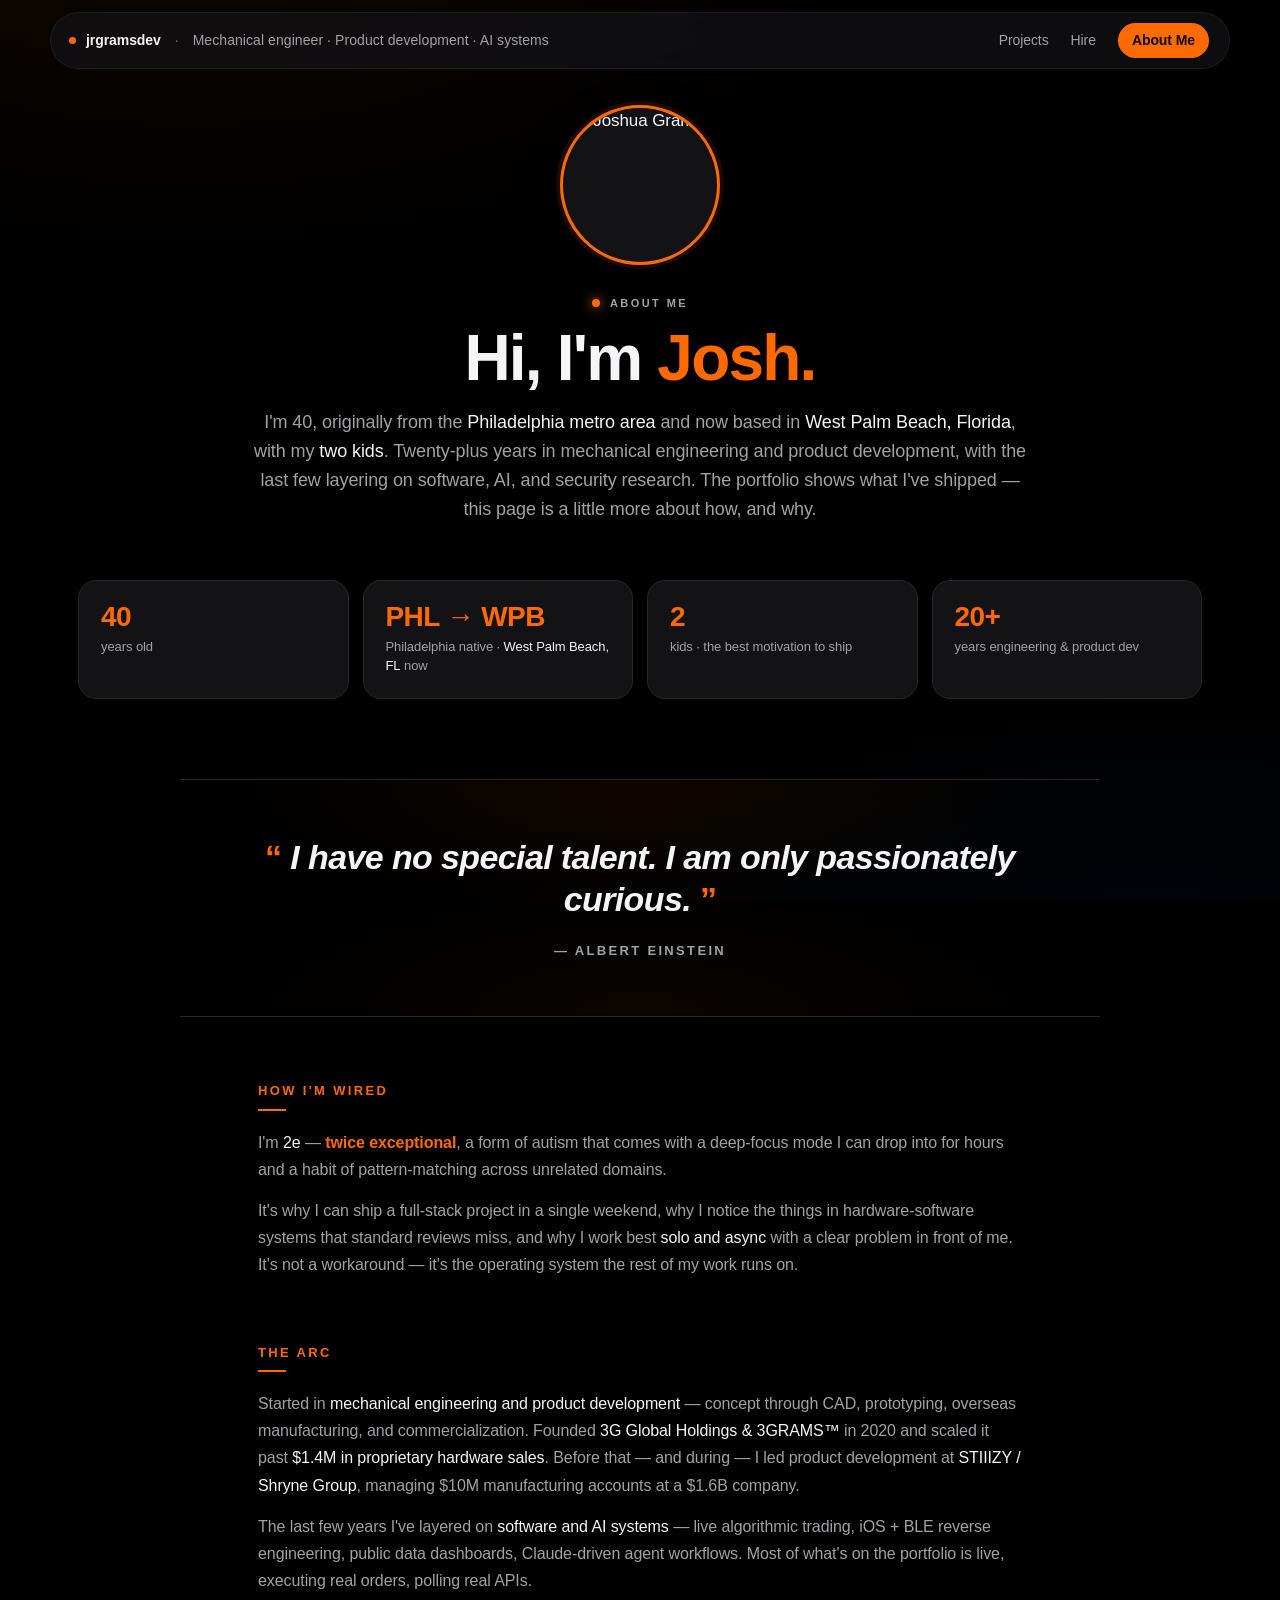
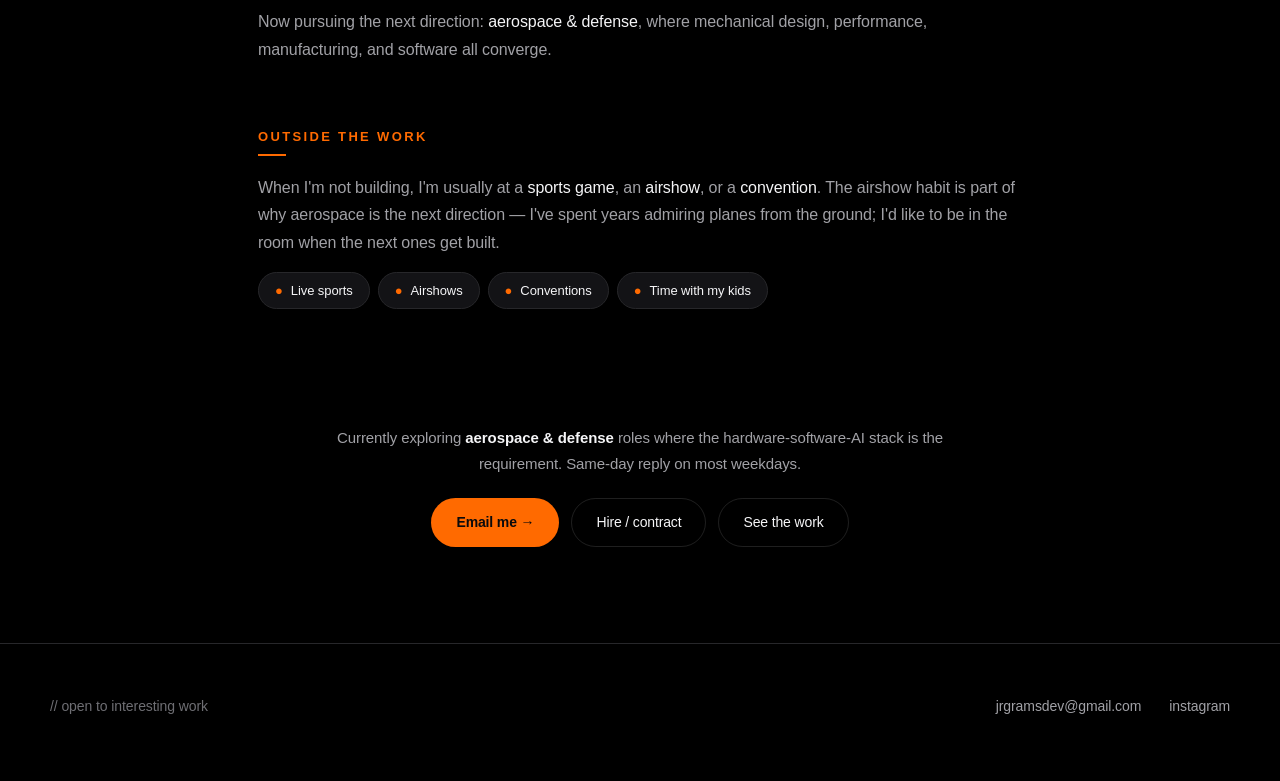
==== about.html @ 54bcbcee "Merge kicker into nav-brand, broaden hire page to full portfolio, add circular portrait slot, center" ====
<!doctype html>
<html lang="en">
<head>
  <meta charset="utf-8" />
  <meta name="viewport" content="width=device-width,initial-scale=1" />
  <title>About Me · Joshua Grams</title>
  <meta name="description" content="Joshua Grams — 40, mechanical engineer and product developer based in West Palm Beach. 20+ years building hardware, the last few layering on software and AI." />
  <link rel="stylesheet" href="style.css?v=6" />
  <style>
    /* Hero */
    .about-hero {
      max-width: var(--max-w);
      margin: 0 auto;
      padding: 36px 28px 24px;
      text-align: center;
    }
    .about-hero .lead { margin-left: auto; margin-right: auto; }
    .about-portrait {
      width: 160px;
      height: 160px;
      border-radius: 50%;
      overflow: hidden;
      margin: 0 auto 24px;
      border: 3px solid var(--signal);
      box-shadow:
        0 0 0 4px rgba(255, 106, 0, 0.10),
        0 16px 40px rgba(0, 0, 0, 0.45);
      background: var(--bg-2);
    }
    .about-portrait img {
      width: 100%;
      height: 100%;
      object-fit: cover;
      object-position: center 25%;
      display: block;
    }
    @media (max-width: 600px) {
      .about-portrait { width: 130px; height: 130px; margin-bottom: 18px; }
    }
    .about-kicker {
      font-size: 11px;
      letter-spacing: 0.22em;
      text-transform: uppercase;
      color: var(--fg-dim);
      font-weight: 600;
      margin-bottom: 14px;
      display: inline-flex;
      align-items: center;
    }
    .about-kicker .dot {
      display: inline-block;
      width: 8px; height: 8px;
      border-radius: 50%;
      background: var(--signal);
      box-shadow: 0 0 12px var(--signal);
      margin-right: 10px;
      animation: about-pulse 2s ease-in-out infinite;
    }
    @keyframes about-pulse { 0%,100% { opacity: 1; } 50% { opacity: 0.4; } }
    .about-hero h1 {
      font-family: var(--font-display);
      font-size: clamp(36px, 5.2vw, 64px);
      line-height: 1.05;
      font-weight: 700;
      letter-spacing: -0.028em;
      margin: 0 0 16px;
    }
    .about-hero h1 em {
      color: var(--signal);
      font-style: normal;
      font-weight: 700;
    }
    .about-hero .lead {
      font-size: clamp(15px, 1.6vw, 18px);
      line-height: 1.6;
      color: var(--fg-dim);
      max-width: 780px;
    }
    .about-hero .lead strong { color: var(--fg); font-weight: 500; }
    @media (max-width: 600px) { .about-hero { padding: 8px 18px 8px; margin-top: 0; } }

    /* Quick facts grid */
    .about-facts {
      max-width: var(--max-w);
      margin: 32px auto 0;
      padding: 0 28px;
      display: grid;
      grid-template-columns: repeat(auto-fit, minmax(180px, 1fr));
      gap: 14px;
    }
    .fact {
      border: 1px solid var(--fg-line);
      border-radius: var(--radius);
      padding: 22px 22px;
      background: var(--bg-2);
    }
    .fact-num {
      font-family: var(--font-display);
      font-size: 28px;
      font-weight: 700;
      letter-spacing: -0.02em;
      color: var(--signal);
      line-height: 1;
      margin-bottom: 6px;
      font-variant-numeric: tabular-nums;
    }
    .fact-label {
      font-size: 13px;
      color: var(--fg-dim);
      line-height: 1.5;
    }
    .fact-label strong { color: var(--fg); font-weight: 500; }
    @media (max-width: 600px) { .about-facts { padding: 0 18px; } }

    /* Sections */
    .about-section {
      max-width: 820px;
      margin: 64px auto 0;
      padding: 0 28px;
    }
    .about-section h2 {
      font-family: var(--font-display);
      font-size: 13px;
      letter-spacing: 0.18em;
      text-transform: uppercase;
      color: var(--signal);
      font-weight: 700;
      margin: 0 0 18px;
      position: relative;
      padding-bottom: 10px;
    }
    .about-section h2::after {
      content: '';
      display: block;
      width: 28px; height: 2px;
      background: var(--signal);
      position: absolute; bottom: 0; left: 0;
    }
    .about-section p {
      color: var(--fg-dim);
      font-size: 16px;
      line-height: 1.7;
      margin: 0 0 14px;
    }
    .about-section p strong { color: var(--fg); font-weight: 500; }
    .about-section em.signal { color: var(--signal); font-style: normal; font-weight: 600; }
    @media (max-width: 600px) { .about-section { padding: 0 18px; } }

    /* Einstein pull quote */
    .pull-quote {
      max-width: 920px;
      margin: 80px auto 0;
      padding: 56px 36px;
      text-align: center;
      border-top: 1px solid var(--fg-line);
      border-bottom: 1px solid var(--fg-line);
      background:
        radial-gradient(600px 200px at 50% 0%, rgba(255, 106, 0, 0.06), transparent 70%),
        radial-gradient(600px 200px at 50% 100%, rgba(255, 106, 0, 0.04), transparent 70%);
    }
    .pull-quote blockquote {
      font-family: var(--font-display);
      font-size: clamp(22px, 3vw, 34px);
      font-weight: 600;
      letter-spacing: -0.018em;
      line-height: 1.25;
      color: var(--fg);
      margin: 0 auto 20px;
      max-width: 760px;
      font-style: italic;
    }
    .pull-quote blockquote::before,
    .pull-quote blockquote::after {
      color: var(--signal);
      font-weight: 700;
      font-style: normal;
    }
    .pull-quote blockquote::before { content: '“ '; }
    .pull-quote blockquote::after  { content: ' ”'; }
    .pull-quote cite {
      display: block;
      font-style: normal;
      font-size: 13px;
      letter-spacing: 0.18em;
      text-transform: uppercase;
      color: var(--fg-dim);
      font-weight: 600;
    }
    @media (max-width: 600px) { .pull-quote { padding: 42px 22px; margin-top: 56px; } }

    /* Interests chips */
    .interests {
      display: flex;
      flex-wrap: wrap;
      gap: 8px;
      margin-top: 16px;
    }
    .interest-chip {
      display: inline-flex;
      align-items: center;
      gap: 8px;
      padding: 8px 16px;
      border: 1px solid var(--fg-line);
      border-radius: 999px;
      background: var(--bg-2);
      font-size: 13px;
      font-weight: 500;
      color: var(--fg);
    }
    .interest-chip .ico { color: var(--signal); }

    /* Closing CTA */
    .about-close {
      max-width: 860px;
      margin: 72px auto 0;
      padding: 44px 36px 56px;
      text-align: center;
    }
    .about-close p {
      color: var(--fg-dim);
      font-size: 15px;
      line-height: 1.7;
      margin: 0 auto 22px;
      max-width: 640px;
    }
    .about-close .btn { font-size: 14px; }
  </style>
</head>
<body>

  <nav class="nav">
    <div class="nav-inner">
      <a class="nav-brand" href="index.html" aria-label="Home">
        <span class="dot"></span>
        <span>jrgramsdev</span>
        <span class="brand-sep" aria-hidden="true">·</span>
        <span class="brand-tag">Mechanical engineer · Product development · AI systems</span>
      </a>
      <div class="nav-links">
        <a href="index.html#projects">Projects</a>
        <a href="hire.html">Hire</a>
        <a href="about.html" class="cta">About Me</a>
      </div>
    </div>
  </nav>

  <header class="about-hero">
    <div class="about-portrait">
      <img src="assets/josh-headshot.jpg" alt="Joshua Grams" />
    </div>
    <div class="about-kicker"><span class="dot"></span>About me</div>
    <h1>Hi, I'm <em>Josh.</em></h1>
    <p class="lead">
      I'm 40, originally from the <strong>Philadelphia metro area</strong> and now based in
      <strong>West Palm Beach, Florida</strong>, with my <strong>two kids</strong>.
      Twenty-plus years in mechanical engineering and product development, with the
      last few layering on software, AI, and security research. The portfolio shows
      what I've shipped — this page is a little more about how, and why.
    </p>
  </header>

  <section class="about-facts" aria-label="Quick facts">
    <div class="fact">
      <div class="fact-num">40</div>
      <div class="fact-label">years old</div>
    </div>
    <div class="fact">
      <div class="fact-num">PHL → WPB</div>
      <div class="fact-label">Philadelphia native · <strong>West Palm Beach, FL</strong> now</div>
    </div>
    <div class="fact">
      <div class="fact-num">2</div>
      <div class="fact-label">kids · the best motivation to ship</div>
    </div>
    <div class="fact">
      <div class="fact-num">20+</div>
      <div class="fact-label">years engineering &amp; product dev</div>
    </div>
  </section>

  <!-- Einstein pull quote -->
  <section class="pull-quote" aria-label="Quote">
    <blockquote>I have no special talent. I am only passionately curious.</blockquote>
    <cite>— Albert Einstein</cite>
  </section>

  <!-- How I'm wired (2e) -->
  <section class="about-section">
    <h2>How I'm wired</h2>
    <p>
      I'm <strong>2e</strong> — <em class="signal">twice exceptional</em>, a form of autism
      that comes with a deep-focus mode I can drop into for hours and a habit of
      pattern-matching across unrelated domains.
    </p>
    <p>
      It's why I can ship a full-stack project in a single weekend, why I notice the
      things in hardware-software systems that standard reviews miss, and why I work
      best <strong>solo and async</strong> with a clear problem in front of me. It's
      not a workaround — it's the operating system the rest of my work runs on.
    </p>
  </section>

  <!-- Career arc -->
  <section class="about-section">
    <h2>The arc</h2>
    <p>
      Started in <strong>mechanical engineering and product development</strong> —
      concept through CAD, prototyping, overseas manufacturing, and commercialization.
      Founded <strong>3G Global Holdings &amp; 3GRAMS™</strong> in 2020 and scaled it
      past <strong>$1.4M in proprietary hardware sales</strong>. Before that — and
      during — I led product development at <strong>STIIIZY / Shryne Group</strong>,
      managing $10M manufacturing accounts at a $1.6B company.
    </p>
    <p>
      The last few years I've layered on <strong>software and AI systems</strong> —
      live algorithmic trading, iOS + BLE reverse engineering, public data dashboards,
      Claude-driven agent workflows. Most of what's on the portfolio is live, executing
      real orders, polling real APIs.
    </p>
    <p>
      Now pursuing the next direction: <strong>aerospace &amp; defense</strong>, where
      mechanical design, performance, manufacturing, and software all converge.
    </p>
  </section>

  <!-- Outside of work -->
  <section class="about-section">
    <h2>Outside the work</h2>
    <p>
      When I'm not building, I'm usually at a <strong>sports game</strong>, an
      <strong>airshow</strong>, or a <strong>convention</strong>. The airshow habit
      is part of why aerospace is the next direction — I've spent years admiring
      planes from the ground; I'd like to be in the room when the next ones get
      built.
    </p>
    <div class="interests">
      <span class="interest-chip"><span class="ico">●</span> Live sports</span>
      <span class="interest-chip"><span class="ico">●</span> Airshows</span>
      <span class="interest-chip"><span class="ico">●</span> Conventions</span>
      <span class="interest-chip"><span class="ico">●</span> Time with my kids</span>
    </div>
  </section>

  <!-- Closing -->
  <section class="about-close">
    <p>
      Currently exploring <strong style="color: var(--fg);">aerospace &amp; defense</strong>
      roles where the hardware-software-AI stack is the requirement. Same-day reply
      on most weekdays.
    </p>
    <div style="display:inline-flex; gap:12px; flex-wrap:wrap; justify-content:center;">
      <a class="btn primary" href="mailto:jrgramsdev@gmail.com?subject=joshuagrams.com%20%C2%B7%20Hello">Email me →</a>
      <a class="btn" href="hire.html">Hire / contract</a>
      <a class="btn" href="index.html#projects">See the work</a>
    </div>
  </section>

  <footer class="footer">
    <div class="footer-inner">
      <div class="footer-brand">// open to interesting work</div>
      <div class="footer-links">
        <a href="mailto:jrgramsdev@gmail.com">jrgramsdev@gmail.com</a>
        <a href="https://instagram.com/jrgramsdev" target="_blank" rel="noopener">instagram</a>
      </div>
    </div>
  </footer>

</body>
</html>
---- style.css ----
/* ============================================================
   Portfolio — refined Apple-inspired dark system
   ============================================================ */

:root {
  /* Surfaces */
  --bg:           #000;
  --bg-1:         #0a0a0c;
  --bg-2:         #131316;
  --bg-3:         #1c1c1f;

  /* Text */
  --fg:           #f5f5f7;
  --fg-dim:       #a1a1a6;
  --fg-faint:     #6e6e73;
  --fg-line:      #27272a;

  /* Accents — neon orange on deep black */
  --signal:       #ff6a00;      /* neon orange — bright but not cartoon */
  --signal-soft:  #ff6a0022;
  --accent:       #0a84ff;      /* iOS system blue */

  /* Typography */
  --font-display: -apple-system, BlinkMacSystemFont, "SF Pro Display", "Inter", "Helvetica Neue", sans-serif;
  --font-text:    -apple-system, BlinkMacSystemFont, "SF Pro Text", "Inter", "Helvetica Neue", sans-serif;
  --font-mono:    ui-monospace, "SF Mono", "JetBrains Mono", Menlo, monospace;

  /* Rhythm */
  --radius:       18px;
  --radius-lg:    22px;
  --radius-sm:    10px;
  --max-w:        1180px;

  /* Motion */
  --ease:         cubic-bezier(.22, .61, .36, 1);
  --ease-out:     cubic-bezier(.16, 1, .3, 1);
}

* { box-sizing: border-box; margin: 0; padding: 0; }

html { -webkit-text-size-adjust: 100%; scroll-behavior: smooth; }

body {
  background: var(--bg);
  color: var(--fg);
  font-family: var(--font-text);
  font-size: 17px;
  line-height: 1.5;
  min-height: 100vh;
  -webkit-font-smoothing: antialiased;
  -moz-osx-font-smoothing: grayscale;
  text-rendering: optimizeLegibility;
  letter-spacing: -.005em;
  background-image:
    radial-gradient(1200px 600px at 15% -10%, rgba(255, 106, 0, .06), transparent 60%),
    radial-gradient(1000px 500px at 90% 110%, rgba(10, 132, 255, .05), transparent 60%);
  background-attachment: fixed;
}

a { color: inherit; text-decoration: none; transition: opacity .2s var(--ease), color .2s var(--ease); }
a:hover { opacity: .72; }

::selection { background: var(--signal-soft); color: var(--fg); }

code, .mono { font-family: var(--font-mono); font-size: .92em; letter-spacing: 0; }

img { max-width: 100%; display: block; }

/* ============================================================
   Nav — glass, floating
   ============================================================ */

.nav {
  margin: 12px auto 0;
  max-width: calc(var(--max-w) + 24px);
  padding: 0 12px;
}
.nav-inner {
  background: rgba(18, 18, 22, .72);
  -webkit-backdrop-filter: saturate(180%) blur(20px);
  backdrop-filter: saturate(180%) blur(20px);
  border: 1px solid rgba(255, 255, 255, .06);
  border-radius: 999px;
  padding: 10px 20px 10px 18px;
  display: flex; align-items: center; justify-content: space-between;
  gap: 16px;
}
.nav-brand {
  font-family: var(--font-display);
  font-size: 14px;
  font-weight: 600;
  letter-spacing: -.005em;
  display: flex; align-items: center; gap: 10px;
  color: var(--fg);
}
.brand-sep {
  color: var(--fg-faint);
  font-weight: 400;
  margin: 0 4px;
}
.brand-tag {
  color: var(--fg-dim);
  font-weight: 400;
  letter-spacing: .005em;
}
@media (max-width: 820px) {
  .brand-sep, .brand-tag { display: none; }
}
.nav-brand .dot {
  width: 7px; height: 7px; border-radius: 50%;
  background: var(--signal);
  box-shadow: 0 0 0 0 rgba(255, 106, 0, .5);
  animation: live-pulse 2.2s var(--ease) infinite;
}
@keyframes live-pulse {
  0%   { box-shadow: 0 0 0 0 rgba(255, 106, 0, .45); }
  70%  { box-shadow: 0 0 0 10px rgba(255, 106, 0, 0); }
  100% { box-shadow: 0 0 0 0 rgba(255, 106, 0, 0); }
}
.nav-links { display: flex; gap: 22px; font-size: 14px; align-items: center; }
.nav-links a { color: var(--fg-dim); font-weight: 500; }
.nav-links a:hover { color: var(--fg); opacity: 1; }
.nav-links a.cta {
  color: var(--fg);
  background: var(--signal);
  padding: 7px 14px;
  border-radius: 999px;
  font-weight: 600;
  color: #0a0a0c;
}
.nav-links a.cta:hover { opacity: .9; }

@media (max-width: 640px) {
  .nav { margin-top: 8px; padding: 0 8px; }
  .nav-inner { padding: 9px 14px; }
  .nav-links { gap: 14px; }
  .nav-links a:not(.cta) { display: none; }
}

/* ============================================================
   Sections — generous breathing room
   ============================================================ */

.section {
  max-width: var(--max-w);
  margin: 0 auto;
  padding: 140px 28px;
}
.section-label {
  font-family: var(--font-text);
  font-size: 13px;
  font-weight: 600;
  letter-spacing: .02em;
  color: var(--signal);
  margin-bottom: 20px;
  text-transform: none;
}
.section h2 {
  font-family: var(--font-display);
  font-size: 56px;
  font-weight: 600;
  letter-spacing: -.03em;
  line-height: 1.05;
  margin-bottom: 18px;
  color: var(--fg);
}
.section p.lead {
  font-size: 20px;
  color: var(--fg-dim);
  max-width: 680px;
  margin-bottom: 56px;
  line-height: 1.45;
  font-weight: 400;
}

@media (max-width: 760px) {
  .section { padding: 88px 20px; }
  .section h2 { font-size: 36px; }
  .section p.lead { font-size: 17px; margin-bottom: 40px; }
}

/* ============================================================
   Hero — big, spacious, considered
   ============================================================ */

.hero {
  max-width: var(--max-w);
  margin: 0 auto;
  padding: 50px 28px 100px;
  position: relative;
  text-align: center;
}
.hero-tag {
  font-size: 13px;
  font-weight: 500;
  color: var(--fg-dim);
  letter-spacing: .01em;
  margin: 0 auto 28px;
  width: fit-content;
  display: flex; align-items: center; gap: 10px;
  padding: 7px 14px;
  background: rgba(255, 255, 255, .04);
  border: 1px solid rgba(255, 255, 255, .07);
  border-radius: 999px;
}

/* Einstein quote banner used on home + hire pages */
.home-quote {
  max-width: 920px;
  margin: 0 auto;
  padding: 24px 28px 4px;
  text-align: center;
}
.home-quote blockquote {
  font-family: var(--font-display);
  font-size: clamp(15px, 1.7vw, 19px);
  font-weight: 500;
  letter-spacing: -0.005em;
  line-height: 1.4;
  color: var(--fg-dim);
  margin: 0;
  font-style: italic;
}
.home-quote blockquote::before { content: '“ '; color: var(--signal); font-weight: 700; font-style: normal; }
.home-quote blockquote::after  { content: ' ”'; color: var(--signal); font-weight: 700; font-style: normal; }
.home-quote cite {
  display: block;
  font-style: normal;
  font-size: 11px;
  letter-spacing: 0.18em;
  text-transform: uppercase;
  color: var(--fg-faint);
  font-weight: 600;
  margin-top: 8px;
}
@media (max-width: 600px) { .home-quote { padding: 16px 18px 0; } }
.hero-tag .dot {
  width: 6px; height: 6px; border-radius: 50%;
  background: var(--signal);
  box-shadow: 0 0 8px rgba(255, 106, 0, .6);
}
.hero h1 {
  font-family: var(--font-display);
  font-size: 88px;
  font-weight: 600;
  letter-spacing: -.035em;
  line-height: 1.02;
  margin-bottom: 32px;
  max-width: 960px;
}
.hero h1 .emphasis {
  background: linear-gradient(180deg, var(--signal), #ffa845);
  -webkit-background-clip: text;
  background-clip: text;
  color: transparent;
}
.hero p.hero-sub {
  font-size: 22px;
  color: var(--fg-dim);
  max-width: 720px;
  line-height: 1.45;
  margin-bottom: 44px;
  font-weight: 400;
}
.hero-actions { display: flex; gap: 12px; flex-wrap: wrap; justify-content: center; }
.hero p.hero-sub { margin-left: auto; margin-right: auto; }

.btn {
  display: inline-flex; align-items: center; gap: 8px;
  padding: 13px 24px;
  border-radius: 999px;
  font-size: 15px;
  font-weight: 500;
  border: 1px solid rgba(255, 255, 255, .12);
  background: transparent;
  color: var(--fg);
  cursor: pointer;
  transition: background .2s var(--ease), border-color .2s var(--ease), transform .2s var(--ease);
  letter-spacing: -.01em;
}
.btn:hover { background: rgba(255, 255, 255, .06); border-color: rgba(255, 255, 255, .22); opacity: 1; }
.btn.primary {
  background: var(--signal);
  color: #0a0a0c;
  border-color: transparent;
  font-weight: 600;
}
.btn.primary:hover { background: #ffa845; opacity: 1; }

@media (max-width: 760px) {
  .hero { padding: 30px 20px 56px; }
  .hero h1 { font-size: 48px; letter-spacing: -.025em; }
  .hero p.hero-sub { font-size: 18px; }
}

/* ============================================================
   Stats strip — tabular, refined
   ============================================================ */

.stats-strip {
  border-top: 1px solid var(--fg-line);
  border-bottom: 1px solid var(--fg-line);
  background: linear-gradient(180deg, rgba(255, 255, 255, .015), rgba(255, 255, 255, 0));
}
.stats-strip-inner {
  max-width: var(--max-w);
  margin: 0 auto;
  padding: 44px 28px;
  display: grid;
  grid-template-columns: repeat(auto-fit, minmax(170px, 1fr));
  gap: 40px;
}
.stat-num {
  font-family: var(--font-display);
  font-size: 40px;
  font-weight: 600;
  color: var(--fg);
  letter-spacing: -.025em;
  line-height: 1;
}
.stat-label {
  font-size: 13.5px;
  color: var(--fg-dim);
  margin-top: 10px;
  font-weight: 500;
  letter-spacing: -.005em;
}

@media (max-width: 640px) {
  .stats-strip-inner { padding: 28px 20px; gap: 24px; }
  .stat-num { font-size: 30px; }
}

/* ============================================================
   Project cards — soft depth, rounded, Apple-card
   ============================================================ */

.projects-grid {
  display: grid;
  grid-template-columns: repeat(auto-fit, minmax(360px, 1fr));
  gap: 20px;
}
.project {
  background: linear-gradient(180deg, var(--bg-2), var(--bg-1));
  border: 1px solid rgba(255, 255, 255, .06);
  border-radius: var(--radius-lg);
  padding: 34px 32px;
  display: flex; flex-direction: column;
  transition: transform .3s var(--ease-out), border-color .3s var(--ease);
  position: relative;
  overflow: hidden;
}
.project::before {
  content: "";
  position: absolute; inset: 0;
  border-radius: inherit;
  padding: 1px;
  background: linear-gradient(135deg, rgba(255, 106, 0, .3), transparent 40%, transparent 70%, rgba(10, 132, 255, .15));
  -webkit-mask: linear-gradient(#000 0 0) content-box, linear-gradient(#000 0 0);
  -webkit-mask-composite: xor; mask-composite: exclude;
  opacity: 0; transition: opacity .3s var(--ease);
  pointer-events: none;
}
.project:hover { transform: translateY(-3px); border-color: rgba(255, 255, 255, .12); }
.project:hover::before { opacity: 1; }
.project-media {
  position: relative;
  aspect-ratio: 16 / 9;
  border-radius: 14px;
  overflow: hidden;
  margin: -10px -8px 22px;
  background: linear-gradient(135deg, #0c0c10 0%, #14141a 100%);
  border: 1px solid rgba(255, 255, 255, .05);
  display: flex; align-items: center; justify-content: center;
}
.project-media::after {
  content: "";
  position: absolute; inset: 0;
  background: radial-gradient(120% 80% at 50% 120%, rgba(255, 255, 255, .04), transparent 60%);
  pointer-events: none;
}
.project-media img, .project-media svg {
  width: 100%; height: 100%;
  object-fit: cover;
  display: block;
  transition: transform .6s var(--ease-out);
}
.project:hover .project-media img,
.project:hover .project-media svg { transform: scale(1.04); }
.project-head {
  display: flex; align-items: flex-start; justify-content: space-between;
  gap: 14px;
  margin-bottom: 14px;
}
.project-name {
  font-family: var(--font-display);
  font-size: 22px;
  font-weight: 600;
  letter-spacing: -.02em;
  color: var(--fg);
  line-height: 1.2;
}
.project-badge {
  font-size: 11px;
  padding: 5px 10px;
  border-radius: 999px;
  letter-spacing: .01em;
  font-weight: 600;
  white-space: nowrap;
  flex-shrink: 0;
}
.project-badge.live { background: var(--signal-soft); color: var(--signal); }
.project-badge.beta { background: rgba(10, 132, 255, .15); color: var(--accent); }
.project-badge.public, .project-badge.paper { background: rgba(255, 255, 255, .06); color: var(--fg-dim); }

.project-tagline {
  font-size: 14px;
  color: var(--fg-dim);
  margin-bottom: 18px;
  font-weight: 500;
  letter-spacing: -.005em;
}
.project-desc {
  font-size: 15px;
  color: var(--fg-dim);
  line-height: 1.55;
  margin-bottom: 22px;
  flex: 1;
}
.project-desc strong { color: var(--fg); font-weight: 600; }
.project-stack {
  display: flex; gap: 6px; flex-wrap: wrap;
  margin-bottom: 20px;
}
.chip {
  font-family: var(--font-text);
  font-size: 12px;
  padding: 5px 11px;
  background: rgba(255, 255, 255, .04);
  border: 1px solid rgba(255, 255, 255, .06);
  border-radius: 999px;
  color: var(--fg-dim);
  font-weight: 500;
  letter-spacing: -.005em;
}
.project-links { display: flex; gap: 20px; font-size: 14px; font-weight: 500; }
.project-links a { color: var(--signal); }

/* ============================================================
   About + skill grid
   ============================================================ */

.about-grid {
  display: grid;
  grid-template-columns: 1.1fr 1fr;
  gap: 64px;
  align-items: start;
}
.about-grid p {
  color: var(--fg-dim);
  margin-bottom: 22px;
  font-size: 17px;
  line-height: 1.55;
}
.about-grid p strong { color: var(--fg); font-weight: 600; }

.skill-group { margin-bottom: 32px; }
.skill-group h3 {
  font-family: var(--font-text);
  font-size: 12px;
  font-weight: 600;
  letter-spacing: .02em;
  color: var(--fg-dim);
  margin-bottom: 14px;
  text-transform: uppercase;
}
.skill-list { display: flex; flex-wrap: wrap; gap: 7px; }
.skill-list .chip { font-size: 12.5px; padding: 6px 12px; }

@media (max-width: 900px) {
  .about-grid { grid-template-columns: 1fr; gap: 40px; }
}

/* ============================================================
   Footer
   ============================================================ */

.footer {
  border-top: 1px solid var(--fg-line);
  padding: 52px 28px 64px;
  margin-top: 40px;
}
.footer-inner {
  max-width: var(--max-w);
  margin: 0 auto;
  display: flex; justify-content: space-between; align-items: center;
  gap: 20px; flex-wrap: wrap;
}
.footer-brand {
  font-size: 14px;
  color: var(--fg-faint);
  font-weight: 500;
}
.footer-links { display: flex; gap: 28px; font-size: 14px; font-weight: 500; }
.footer-links a { color: var(--fg-dim); }
.footer-links a:hover { color: var(--fg); opacity: 1; }

/* ============================================================
   Resume page
   ============================================================ */

.resume-wrap {
  max-width: 820px;
  margin: 0 auto;
  padding: 60px 28px 96px;
}
.resume-head {
  border-bottom: 1px solid var(--fg-line);
  padding-bottom: 28px;
  margin-bottom: 40px;
}
.resume-head h1 {
  font-family: var(--font-display);
  font-size: 48px;
  font-weight: 600;
  letter-spacing: -.03em;
  margin-bottom: 8px;
  color: var(--fg);
}
.resume-head .role {
  color: var(--fg-dim);
  font-size: 17px;
  font-weight: 500;
  margin-bottom: 16px;
  letter-spacing: -.01em;
}
.resume-head .contact {
  display: flex; gap: 18px; flex-wrap: wrap;
  font-size: 14px;
  color: var(--fg-dim);
  font-weight: 500;
}
.resume-head .contact a { color: var(--fg-dim); }
.resume-head .contact a:hover { color: var(--signal); opacity: 1; }

.resume-section { margin-bottom: 48px; }
.resume-section h2 {
  font-family: var(--font-display);
  font-size: 13px;
  font-weight: 600;
  letter-spacing: .02em;
  color: var(--signal);
  margin-bottom: 20px;
  padding-bottom: 12px;
  border-bottom: 1px solid var(--fg-line);
  text-transform: uppercase;
}
.resume-item {
  margin-bottom: 28px;
  display: grid;
  grid-template-columns: 1fr auto;
  gap: 8px 20px;
  align-items: start;
}
.resume-item .title {
  font-family: var(--font-display);
  font-size: 18px;
  font-weight: 600;
  color: var(--fg);
  letter-spacing: -.015em;
  line-height: 1.3;
}
.resume-item .sub {
  font-size: 14.5px;
  color: var(--fg-dim);
  margin-top: 4px;
  font-weight: 400;
}
.resume-item .meta {
  font-size: 13.5px;
  color: var(--fg-dim);
  text-align: right;
  white-space: nowrap;
  font-weight: 500;
  padding-top: 4px;
}
.resume-item ul {
  grid-column: 1 / -1;
  padding-left: 18px;
  margin-top: 12px;
  color: var(--fg-dim);
  font-size: 15px;
  line-height: 1.6;
}
.resume-item ul li { margin-bottom: 6px; }
.resume-item ul strong { color: var(--fg); font-weight: 600; }

.resume-summary {
  font-size: 17px;
  color: var(--fg-dim);
  line-height: 1.6;
  max-width: 720px;
}

.resume-skills .skill-block {
  margin-bottom: 16px;
  display: grid;
  grid-template-columns: 160px 1fr;
  gap: 20px;
  align-items: start;
}
.resume-skills .skill-block .key {
  font-size: 13.5px;
  font-weight: 600;
  color: var(--fg);
  letter-spacing: -.005em;
}
.resume-skills .skill-block .val {
  color: var(--fg-dim);
  font-size: 15px;
  line-height: 1.55;
}

.placeholder {
  background: rgba(255, 59, 59, .12);
  color: #ff6666;
  padding: 2px 6px;
  border-radius: 4px;
  font-family: var(--font-mono);
  font-size: .92em;
  border: 1px dashed rgba(255, 59, 59, .35);
}

/* Print — clean black-on-white */
@media print {
  body { background: #fff; color: #000; background-image: none; }
  .nav, .footer, .resume-print-hide { display: none !important; }
  .resume-wrap { max-width: 100%; padding: 16px; }
  .resume-head h1, .resume-item .title, .resume-skills .skill-block .key { color: #000; }
  .resume-head .role, .resume-section h2 { color: #111; }
  .resume-head .contact, .resume-item .sub, .resume-item .meta,
  .resume-item ul, .resume-summary, .resume-skills .skill-block .val { color: #333; }
  .resume-section h2 { border-color: #ccc; }
  .resume-head { border-color: #ccc; }
  .placeholder { background: none; color: #aa0000; border: none; padding: 0; }
}

@media (max-width: 640px) {
  .resume-head h1 { font-size: 34px; }
  .resume-item { grid-template-columns: 1fr; }
  .resume-item .meta { text-align: left; }
  .resume-skills .skill-block { grid-template-columns: 1fr; gap: 4px; }
}

/* ============================================================
   Reveal on scroll (applied to .section + .hero children)
   ============================================================ */

.reveal {
  opacity: 0;
  transform: translateY(14px);
  transition: opacity .8s var(--ease-out), transform .8s var(--ease-out);
}
.reveal.in { opacity: 1; transform: none; }
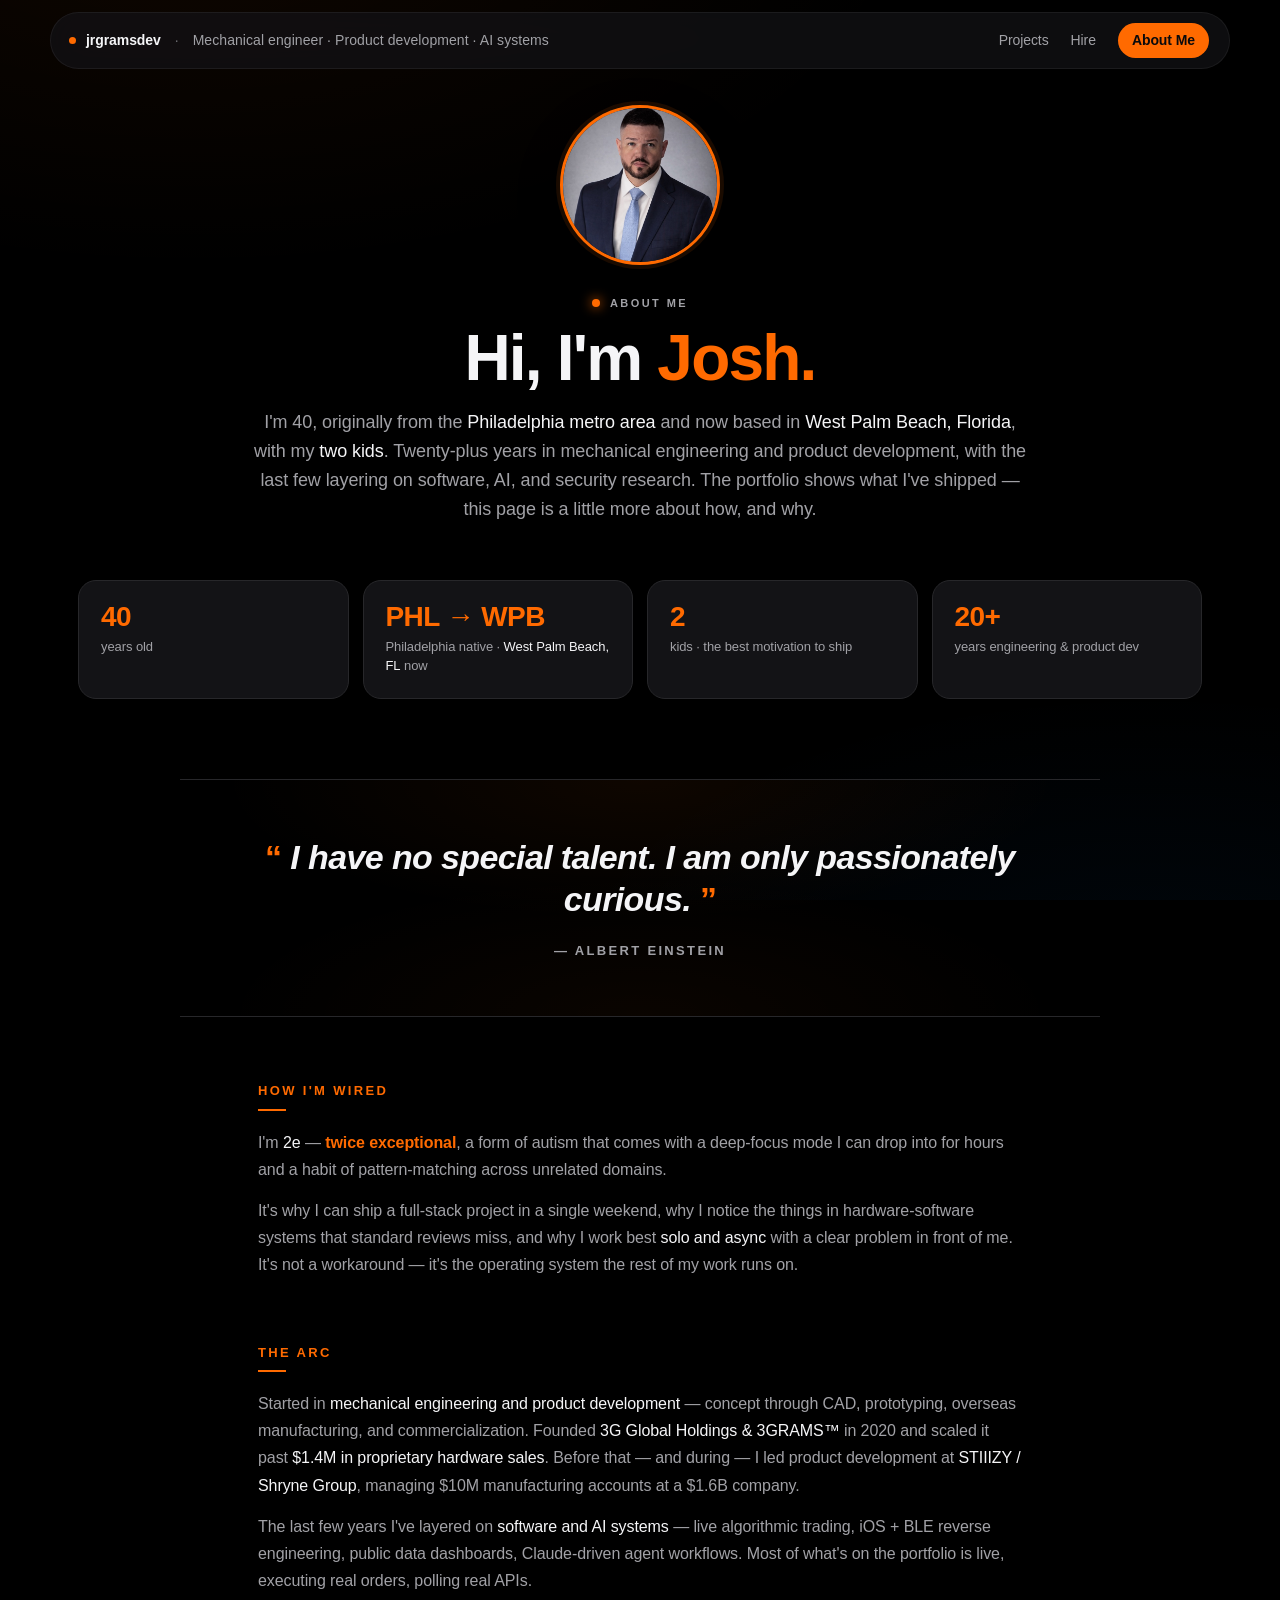
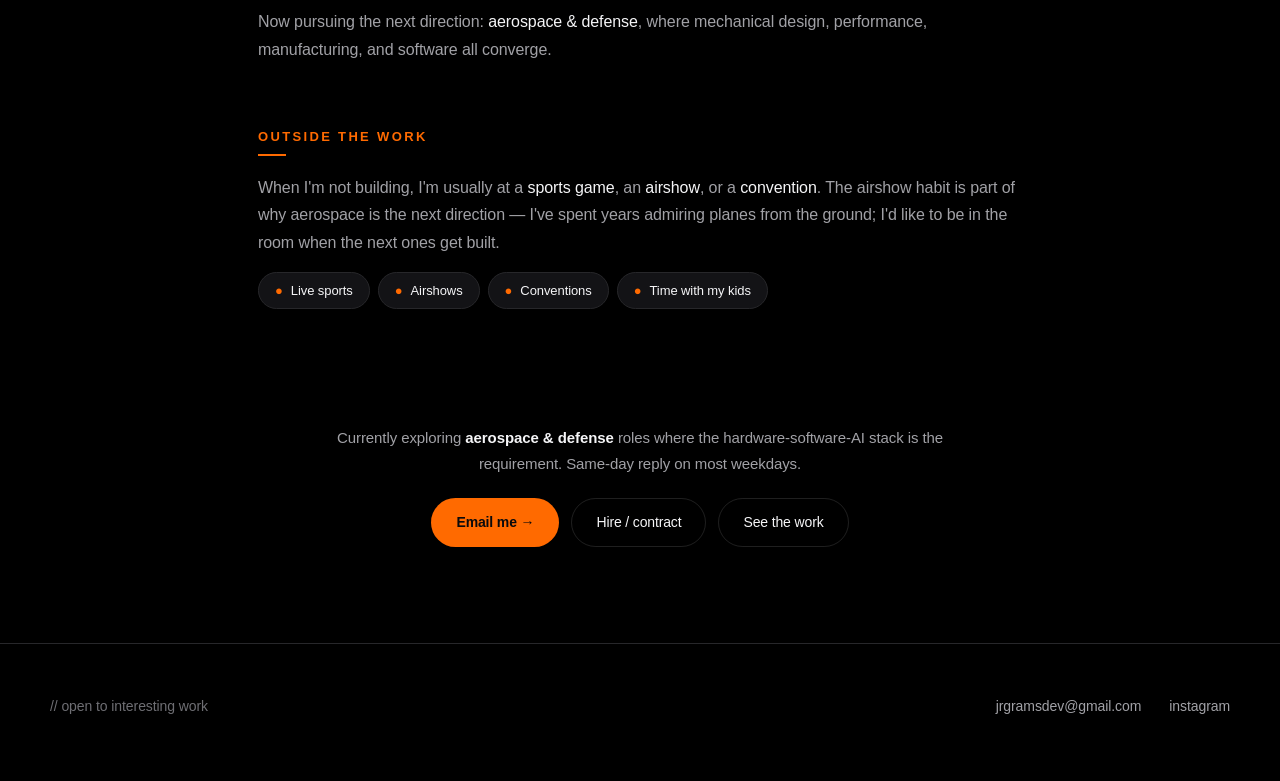
==== commit 7c874402: "Polish stats strip — center text, tint numbers neon-orange, drop STIIIZY name - .stat: text-align ce" ====
--- a/about.html
+++ b/about.html
@@ -5,7 +5,7 @@
   <meta name="viewport" content="width=device-width,initial-scale=1" />
   <title>About Me · Joshua Grams</title>
   <meta name="description" content="Joshua Grams — 40, mechanical engineer and product developer based in West Palm Beach. 20+ years building hardware, the last few layering on software and AI." />
-  <link rel="stylesheet" href="style.css?v=6" />
+  <link rel="stylesheet" href="style.css?v=7" />
   <style>
     /* Hero */
     .about-hero {
--- a/style.css
+++ b/style.css
@@ -310,18 +310,21 @@
   grid-template-columns: repeat(auto-fit, minmax(170px, 1fr));
   gap: 40px;
 }
+.stat { text-align: center; }
 .stat-num {
   font-family: var(--font-display);
-  font-size: 40px;
-  font-weight: 600;
-  color: var(--fg);
+  font-size: 44px;
+  font-weight: 700;
+  color: var(--signal);
   letter-spacing: -.025em;
   line-height: 1;
+  text-shadow: 0 0 24px rgba(255, 106, 0, 0.25);
+  font-variant-numeric: tabular-nums;
 }
 .stat-label {
   font-size: 13.5px;
   color: var(--fg-dim);
-  margin-top: 10px;
+  margin-top: 12px;
   font-weight: 500;
   letter-spacing: -.005em;
 }
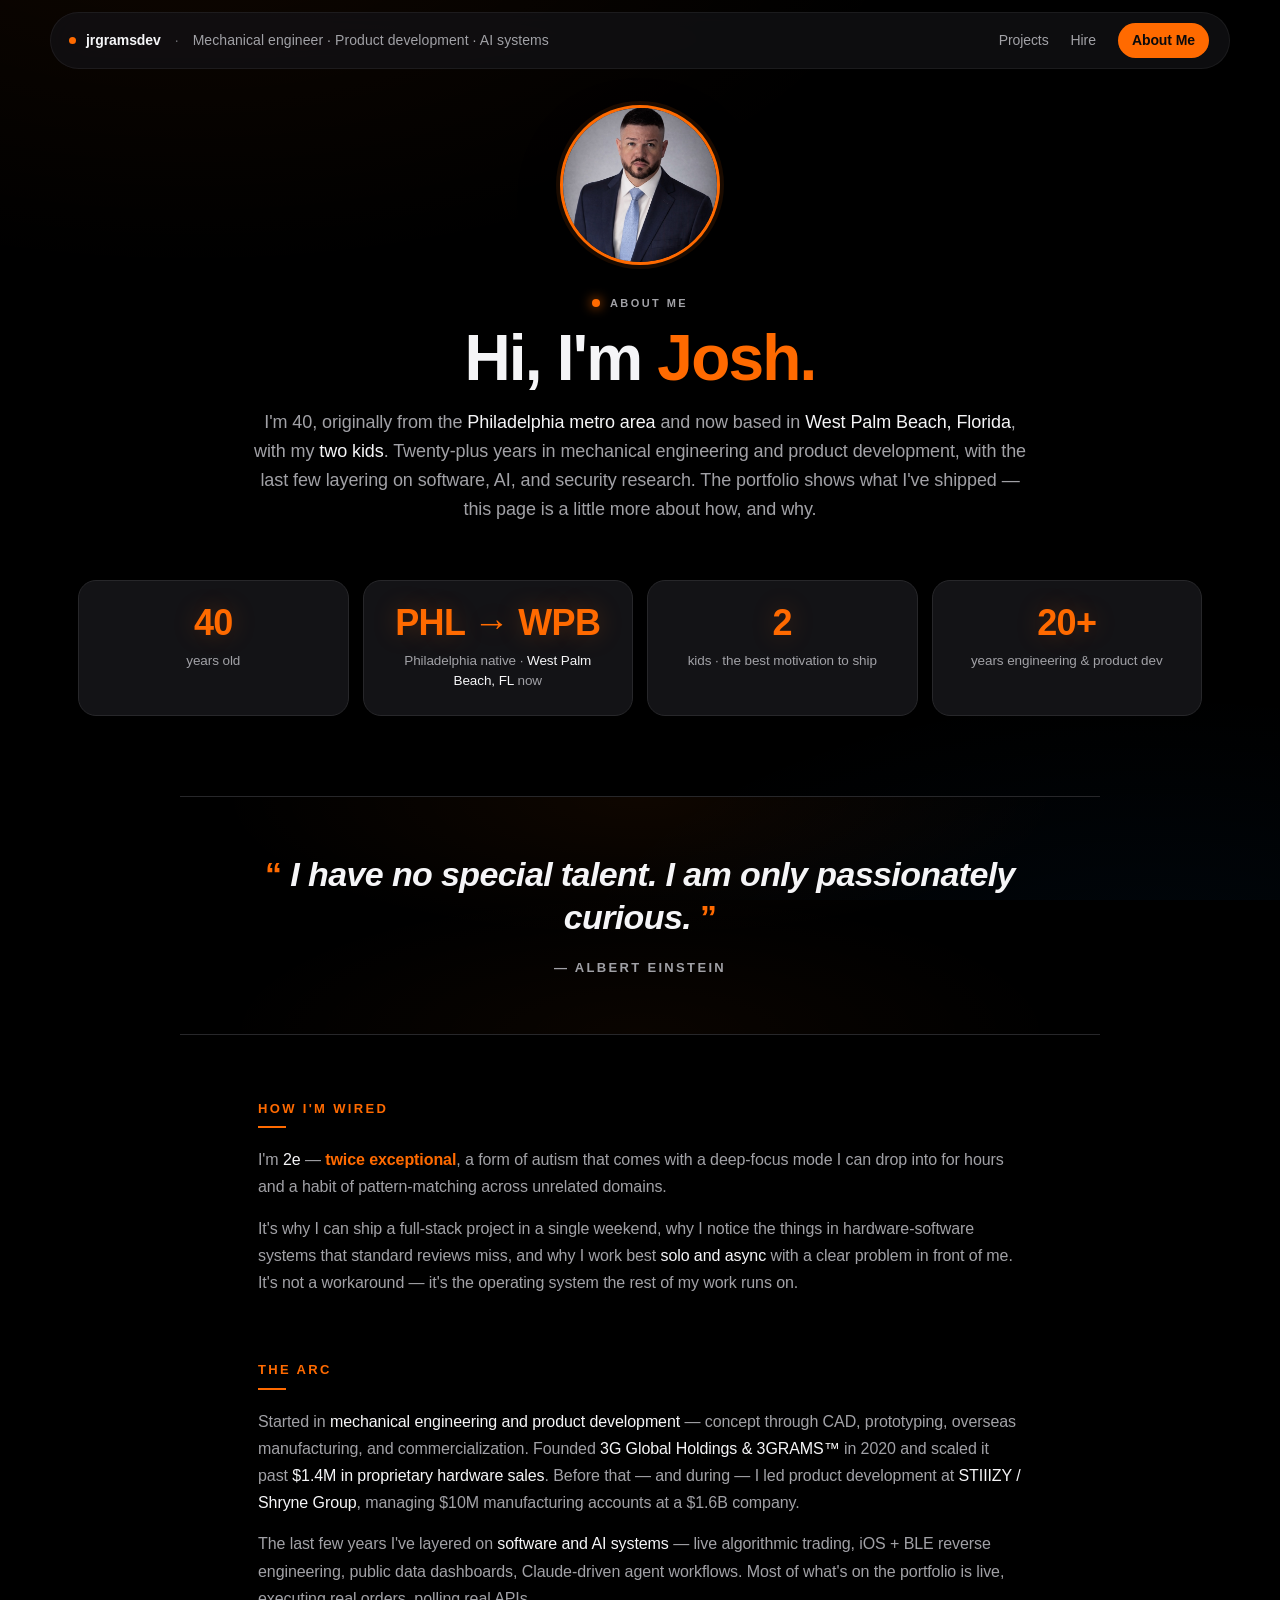
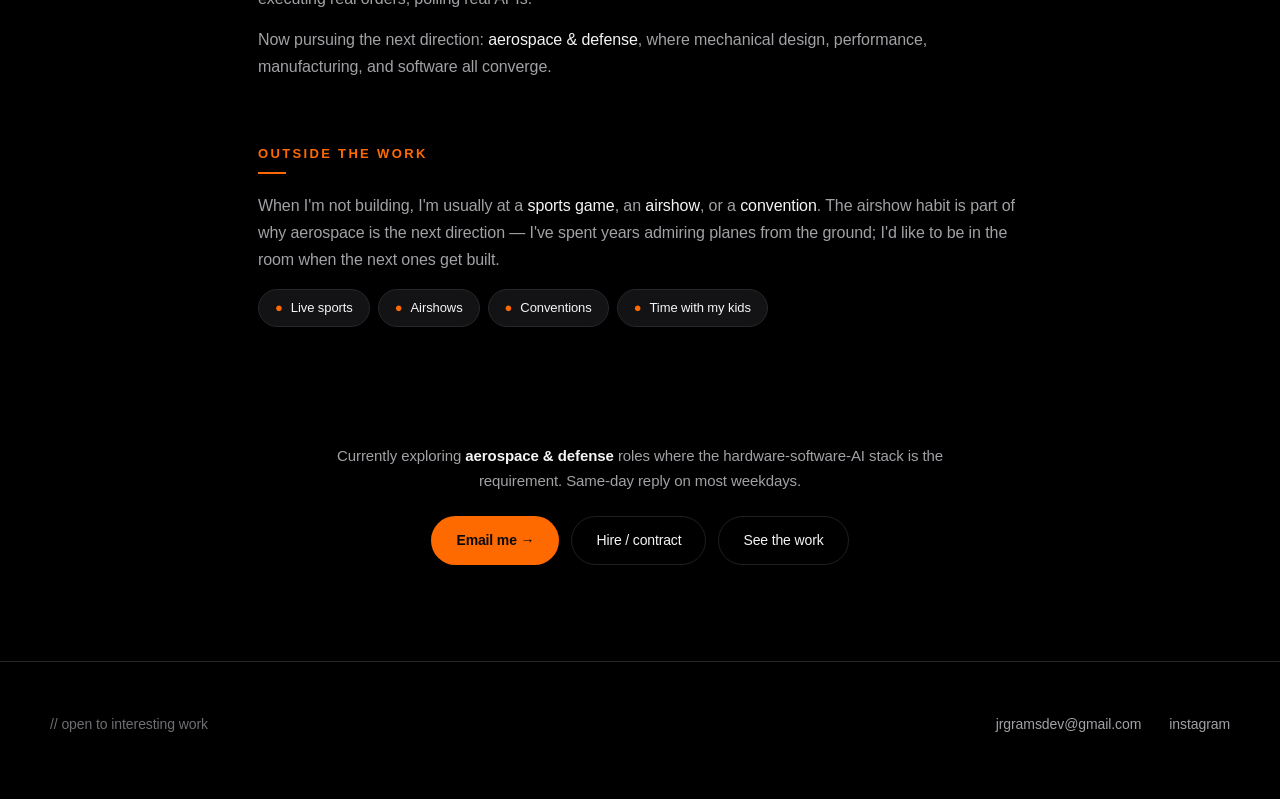
==== commit db359bdb: "About: match home stats polish on the .fact cards - .fact: text-align center - .fact-num: 28px -> 36" ====
--- a/about.html
+++ b/about.html
@@ -5,7 +5,7 @@
   <meta name="viewport" content="width=device-width,initial-scale=1" />
   <title>About Me · Joshua Grams</title>
   <meta name="description" content="Joshua Grams — 40, mechanical engineer and product developer based in West Palm Beach. 20+ years building hardware, the last few layering on software and AI." />
-  <link rel="stylesheet" href="style.css?v=7" />
+  <link rel="stylesheet" href="style.css?v=8" />
   <style>
     /* Hero */
     .about-hero {
@@ -91,23 +91,26 @@
     .fact {
       border: 1px solid var(--fg-line);
       border-radius: var(--radius);
-      padding: 22px 22px;
+      padding: 24px 22px;
       background: var(--bg-2);
+      text-align: center;
     }
     .fact-num {
       font-family: var(--font-display);
-      font-size: 28px;
+      font-size: 36px;
       font-weight: 700;
       letter-spacing: -0.02em;
       color: var(--signal);
       line-height: 1;
-      margin-bottom: 6px;
+      margin-bottom: 10px;
       font-variant-numeric: tabular-nums;
+      text-shadow: 0 0 24px rgba(255, 106, 0, 0.25);
     }
     .fact-label {
-      font-size: 13px;
+      font-size: 13.5px;
       color: var(--fg-dim);
       line-height: 1.5;
+      font-weight: 500;
     }
     .fact-label strong { color: var(--fg); font-weight: 500; }
     @media (max-width: 600px) { .about-facts { padding: 0 18px; } }
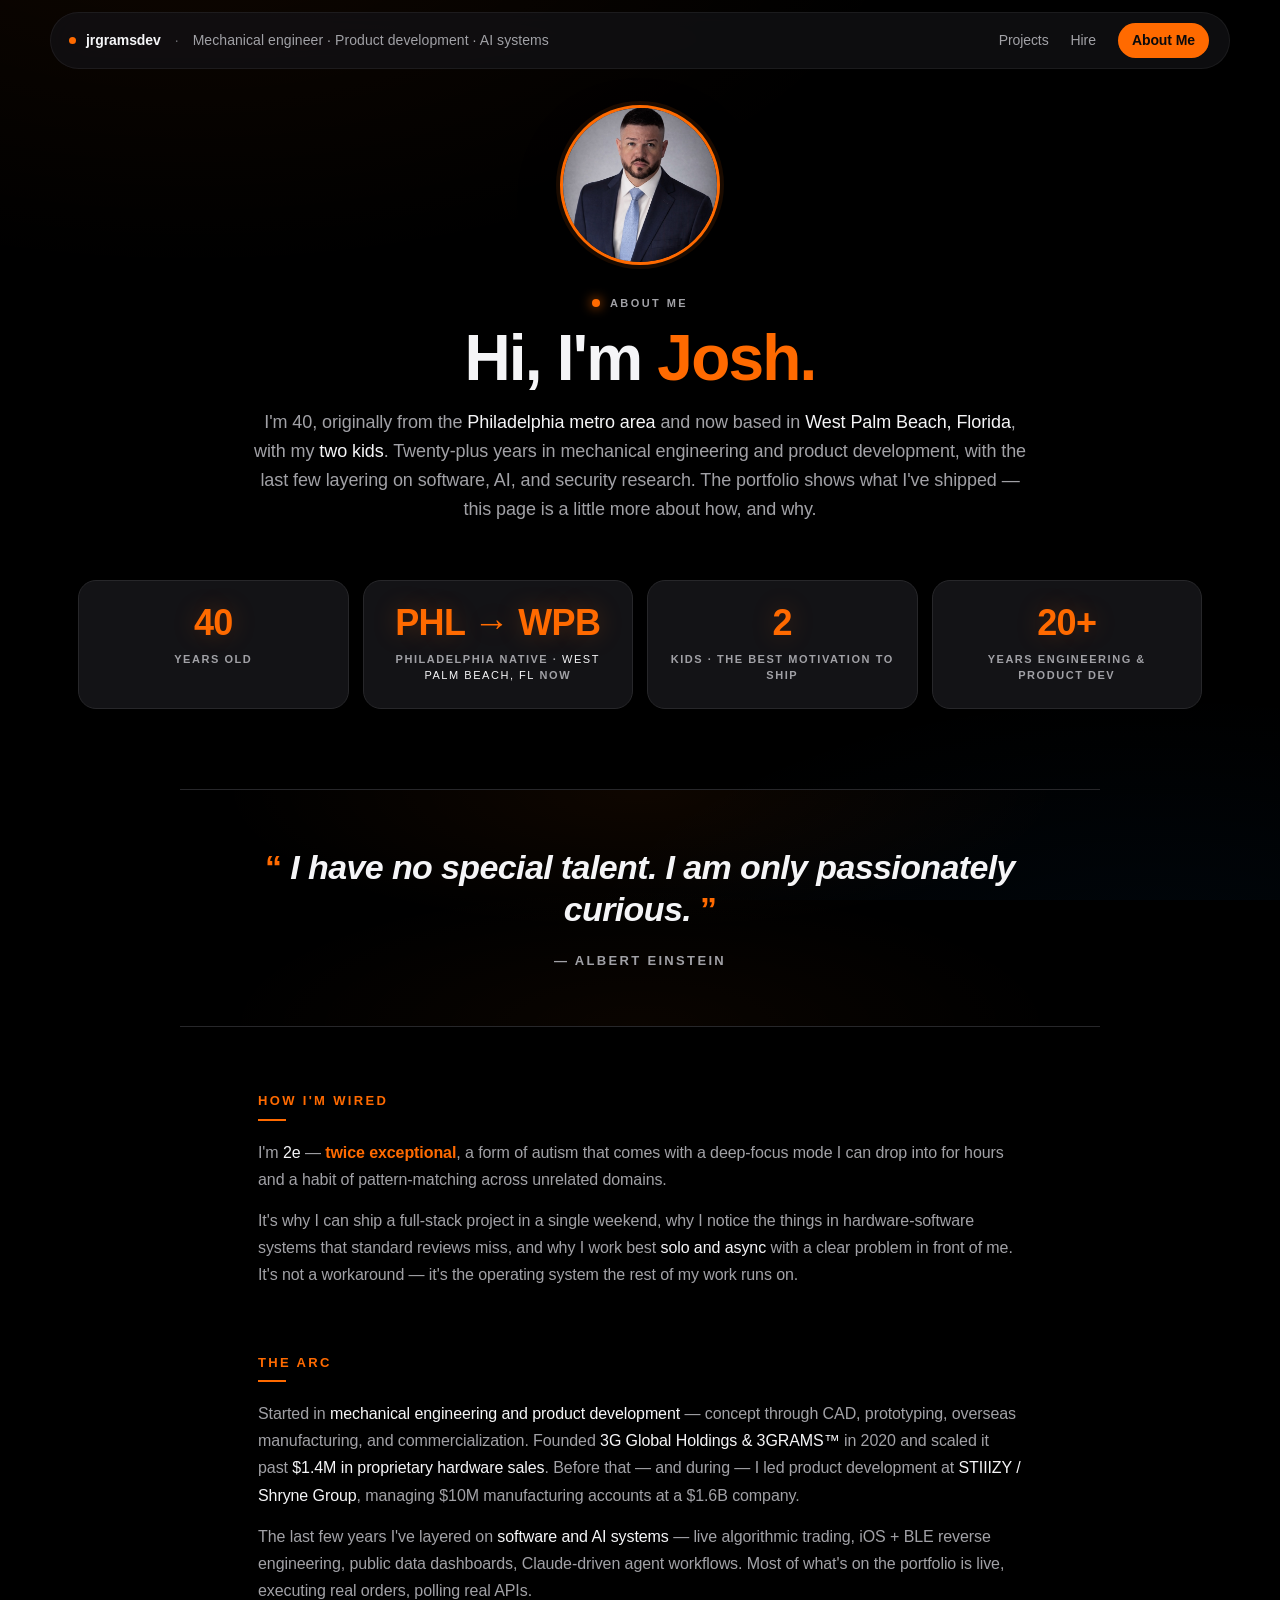
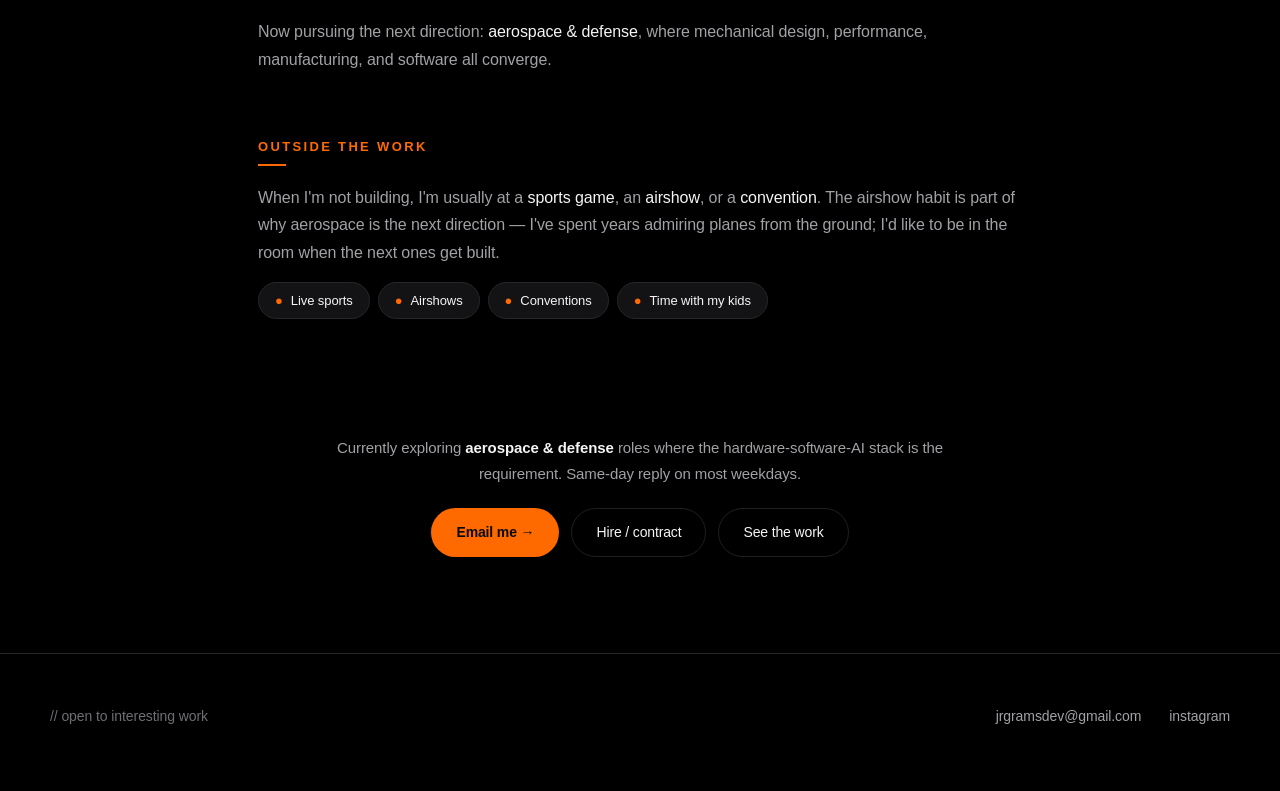
==== commit 3e51c21d: "Stat / fact labels: tracked uppercase caps, smaller and bolder Both .stat-label (home strip) and .fa" ====
--- a/about.html
+++ b/about.html
@@ -107,10 +107,12 @@
       text-shadow: 0 0 24px rgba(255, 106, 0, 0.25);
     }
     .fact-label {
-      font-size: 13.5px;
+      font-size: 11px;
       color: var(--fg-dim);
       line-height: 1.5;
-      font-weight: 500;
+      font-weight: 600;
+      letter-spacing: 0.14em;
+      text-transform: uppercase;
     }
     .fact-label strong { color: var(--fg); font-weight: 500; }
     @media (max-width: 600px) { .about-facts { padding: 0 18px; } }
--- a/style.css
+++ b/style.css
@@ -322,11 +322,12 @@
   font-variant-numeric: tabular-nums;
 }
 .stat-label {
-  font-size: 13.5px;
+  font-size: 11px;
   color: var(--fg-dim);
   margin-top: 12px;
-  font-weight: 500;
-  letter-spacing: -.005em;
+  font-weight: 600;
+  letter-spacing: 0.14em;
+  text-transform: uppercase;
 }
 
 @media (max-width: 640px) {
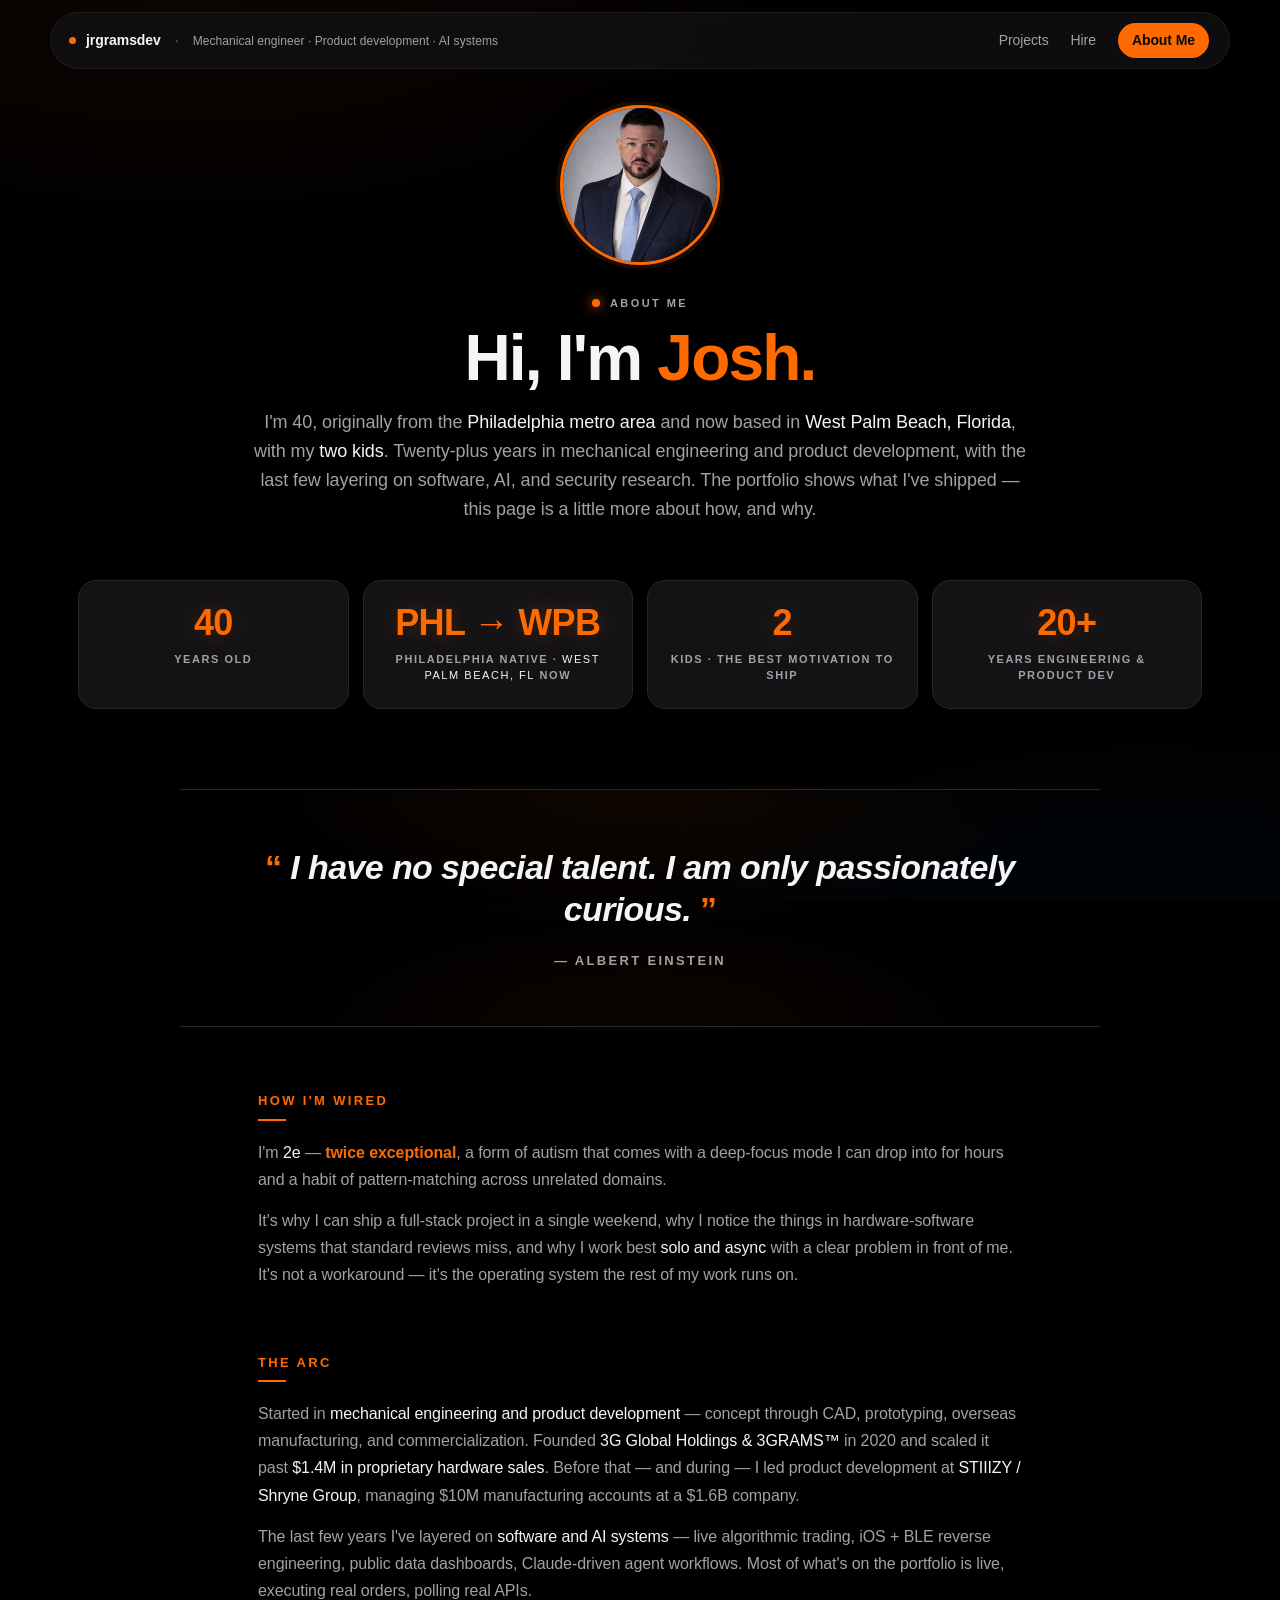
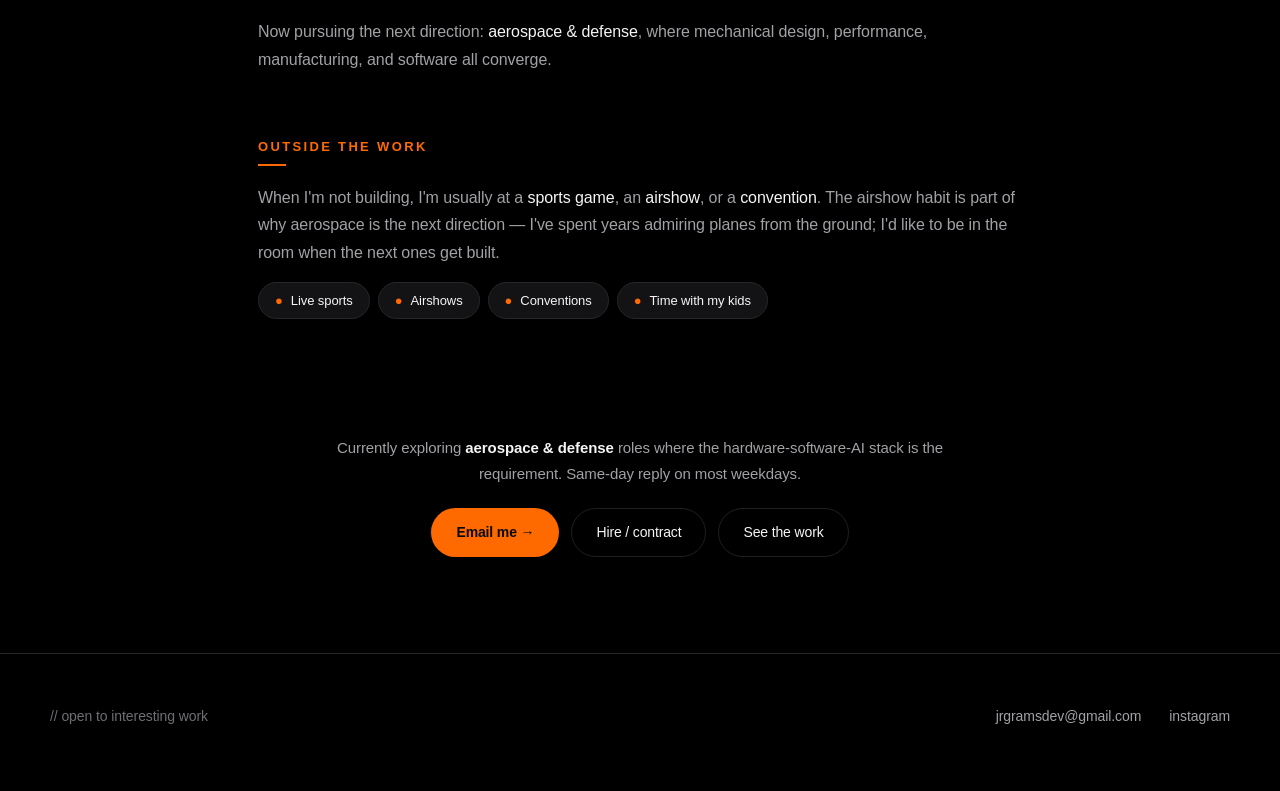
==== commit 9be06484: "Audit cleanup: drop orphan .hero-tag CSS, sync cache versions across pages - Remove .hero-tag and .h" ====
--- a/about.html
+++ b/about.html
@@ -5,7 +5,7 @@
   <meta name="viewport" content="width=device-width,initial-scale=1" />
   <title>About Me · Joshua Grams</title>
   <meta name="description" content="Joshua Grams — 40, mechanical engineer and product developer based in West Palm Beach. 20+ years building hardware, the last few layering on software and AI." />
-  <link rel="stylesheet" href="style.css?v=8" />
+  <link rel="stylesheet" href="style.css?v=11" />
   <style>
     /* Hero */
     .about-hero {
--- a/style.css
+++ b/style.css
@@ -101,9 +101,17 @@
 .brand-tag {
   color: var(--fg-dim);
   font-weight: 400;
-  letter-spacing: .005em;
-}
-@media (max-width: 820px) {
+  font-size: 12px;
+  letter-spacing: 0.005em;
+  white-space: nowrap;
+}
+.nav-brand {
+  min-width: 0;
+  overflow: hidden;
+  text-overflow: ellipsis;
+}
+.nav-inner { gap: 12px; }
+@media (max-width: 1024px) {
   .brand-sep, .brand-tag { display: none; }
 }
 .nav-brand .dot {
@@ -190,20 +198,6 @@
   position: relative;
   text-align: center;
 }
-.hero-tag {
-  font-size: 13px;
-  font-weight: 500;
-  color: var(--fg-dim);
-  letter-spacing: .01em;
-  margin: 0 auto 28px;
-  width: fit-content;
-  display: flex; align-items: center; gap: 10px;
-  padding: 7px 14px;
-  background: rgba(255, 255, 255, .04);
-  border: 1px solid rgba(255, 255, 255, .07);
-  border-radius: 999px;
-}
-
 /* Einstein quote banner used on home + hire pages */
 .home-quote {
   max-width: 920px;
@@ -234,11 +228,6 @@
   margin-top: 8px;
 }
 @media (max-width: 600px) { .home-quote { padding: 16px 18px 0; } }
-.hero-tag .dot {
-  width: 6px; height: 6px; border-radius: 50%;
-  background: var(--signal);
-  box-shadow: 0 0 8px rgba(255, 106, 0, .6);
-}
 .hero h1 {
   font-family: var(--font-display);
   font-size: 88px;
@@ -264,6 +253,19 @@
 }
 .hero-actions { display: flex; gap: 12px; flex-wrap: wrap; justify-content: center; }
 .hero p.hero-sub { margin-left: auto; margin-right: auto; }
+.hero-tagline {
+  margin: 22px auto 0;
+  font-family: var(--font-display);
+  font-size: 16px;
+  letter-spacing: 0.005em;
+  color: var(--fg-dim);
+  font-weight: 500;
+}
+.hero-tagline em {
+  font-style: normal;
+  color: var(--signal);
+  font-weight: 700;
+}
 
 .btn {
   display: inline-flex; align-items: center; gap: 8px;
@@ -666,3 +668,32 @@
   transition: opacity .8s var(--ease-out), transform .8s var(--ease-out);
 }
 .reveal.in { opacity: 1; transform: none; }
+
+/* Project cards: stronger entrance + staggered cascade starting with KING50 Defense */
+.projects-grid .project.reveal {
+  opacity: 0;
+  transform: translateY(36px) scale(0.96);
+  transition:
+    opacity 0.7s var(--ease-out),
+    transform 0.8s var(--ease-out),
+    box-shadow 0.3s var(--ease-out),
+    border-color 0.3s var(--ease-out);
+}
+.projects-grid .project.reveal.in {
+  opacity: 1;
+  transform: translateY(0) scale(1);
+}
+.projects-grid .project:nth-child(1).reveal.in { transition-delay: 0.00s, 0.00s, 0s, 0s; }
+.projects-grid .project:nth-child(2).reveal.in { transition-delay: 0.10s, 0.10s, 0s, 0s; }
+.projects-grid .project:nth-child(3).reveal.in { transition-delay: 0.20s, 0.20s, 0s, 0s; }
+.projects-grid .project:nth-child(4).reveal.in { transition-delay: 0.30s, 0.30s, 0s, 0s; }
+.projects-grid .project:nth-child(5).reveal.in { transition-delay: 0.40s, 0.40s, 0s, 0s; }
+.projects-grid .project:nth-child(6).reveal.in { transition-delay: 0.50s, 0.50s, 0s, 0s; }
+.projects-grid .project:nth-child(7).reveal.in { transition-delay: 0.60s, 0.60s, 0s, 0s; }
+
+/* Hover lift + orange glow (works once card is revealed) */
+.projects-grid .project:hover {
+  transform: translateY(-6px);
+  border-color: rgba(255, 106, 0, 0.4);
+  box-shadow: 0 18px 40px rgba(255, 106, 0, 0.14), 0 4px 12px rgba(0,0,0,0.4);
+}
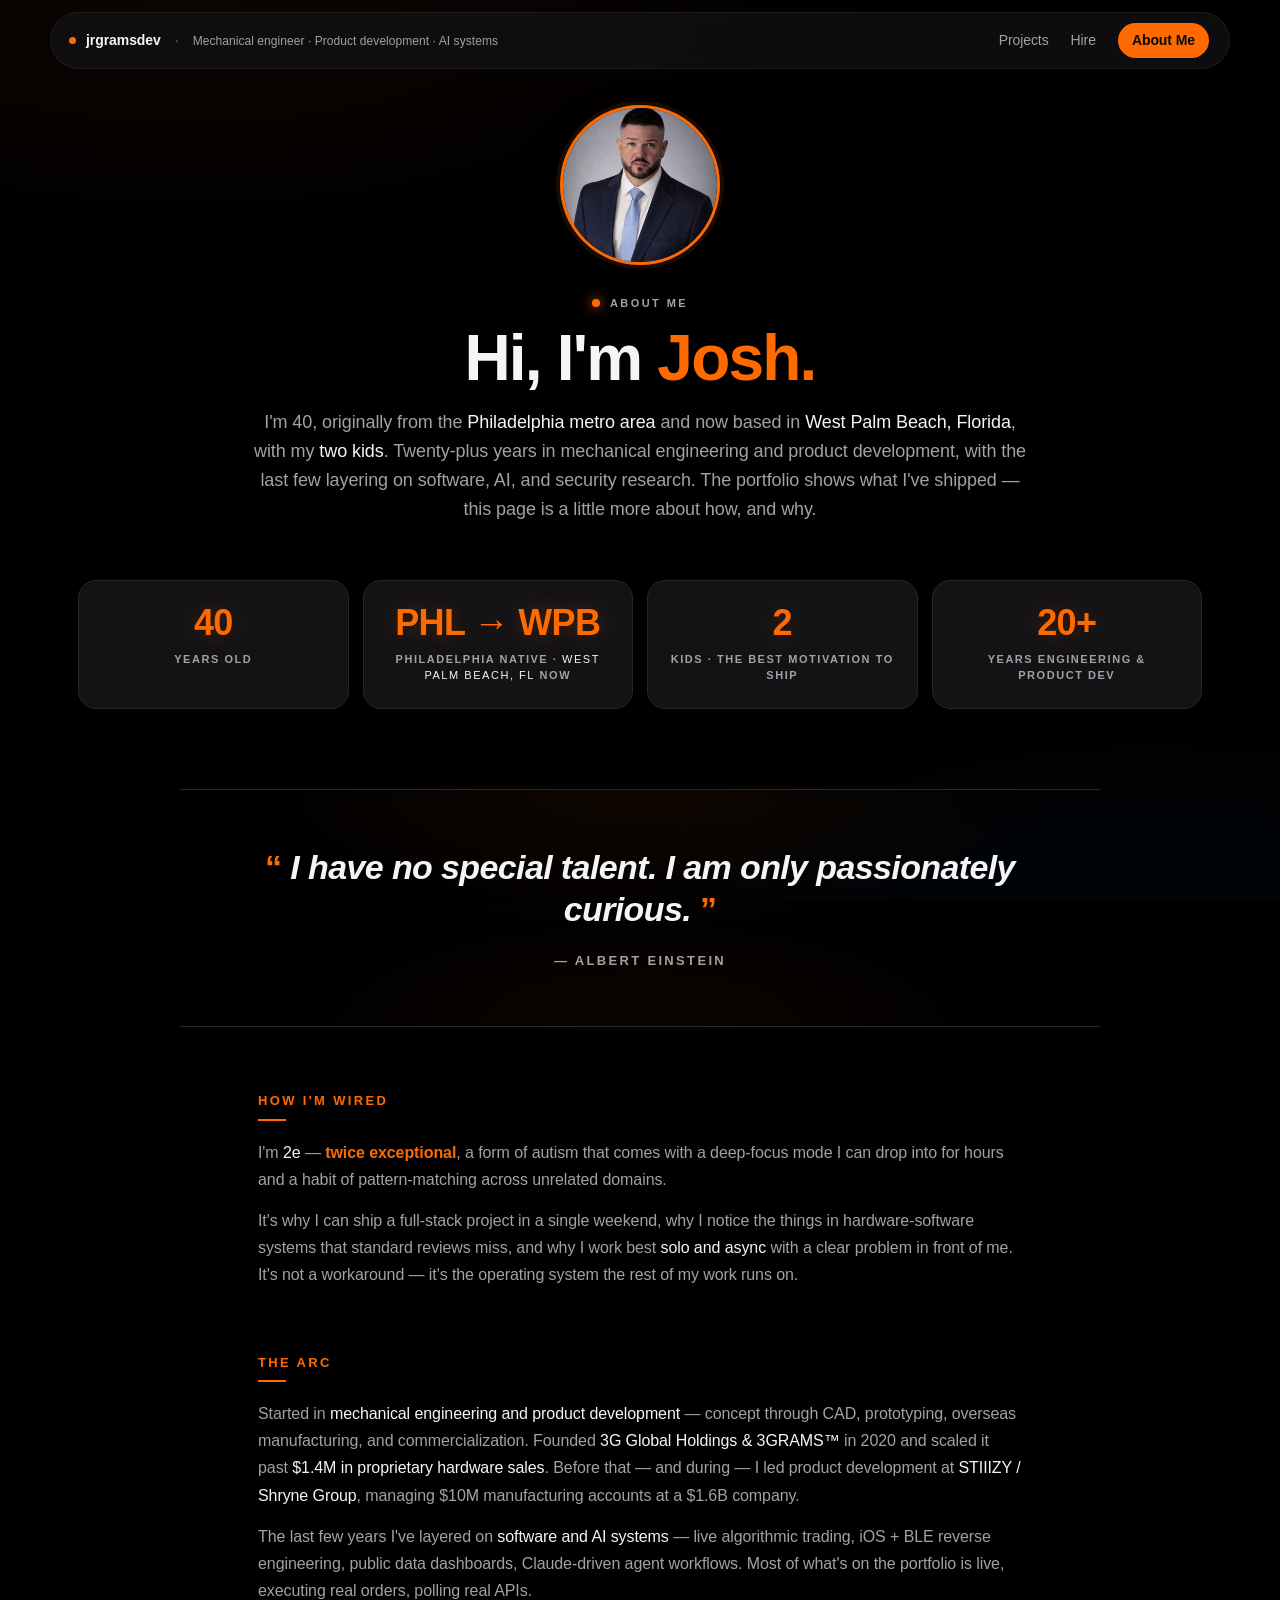
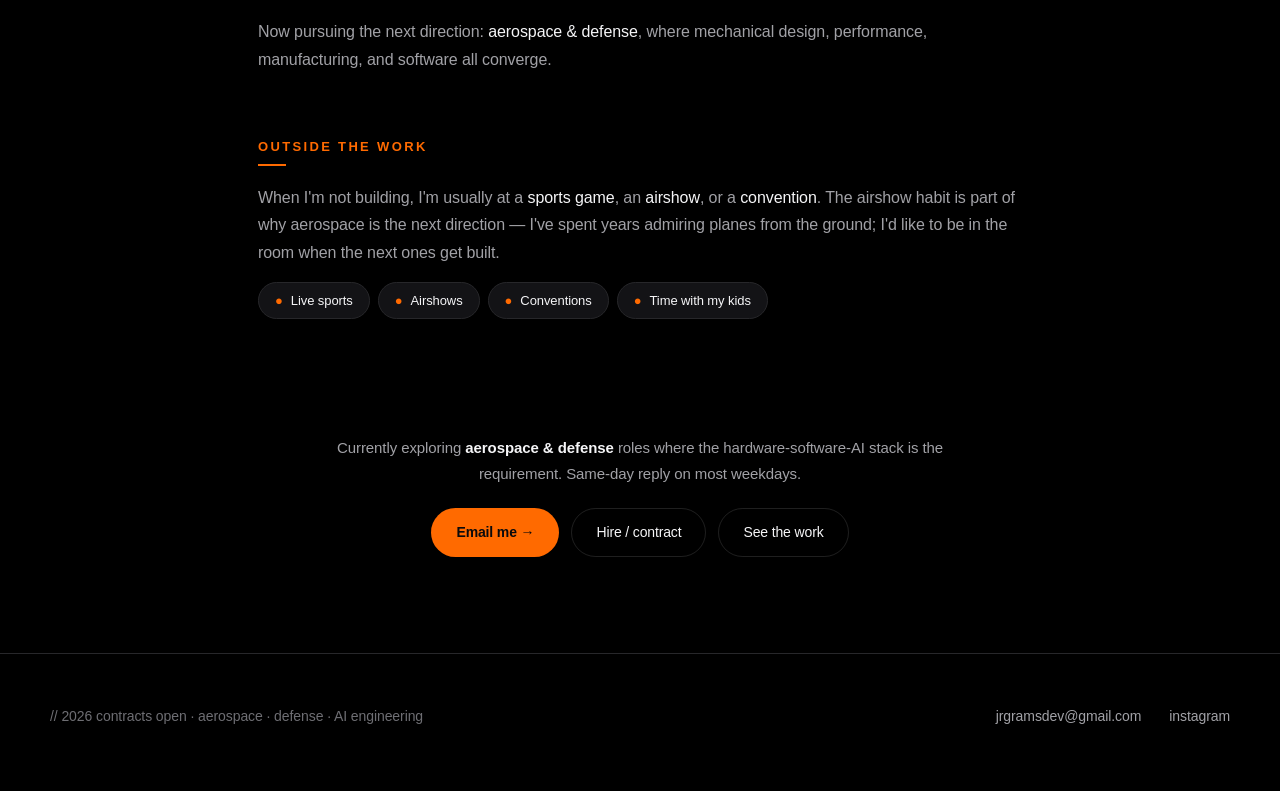
==== commit 2c1b09eb: "Audit cleanup pass 2: extract about-page CSS, add OG previews, refresh footer - Move 224 lines of in" ====
--- a/about.html
+++ b/about.html
@@ -5,231 +5,14 @@
   <meta name="viewport" content="width=device-width,initial-scale=1" />
   <title>About Me · Joshua Grams</title>
   <meta name="description" content="Joshua Grams — 40, mechanical engineer and product developer based in West Palm Beach. 20+ years building hardware, the last few layering on software and AI." />
-  <link rel="stylesheet" href="style.css?v=11" />
-  <style>
-    /* Hero */
-    .about-hero {
-      max-width: var(--max-w);
-      margin: 0 auto;
-      padding: 36px 28px 24px;
-      text-align: center;
-    }
-    .about-hero .lead { margin-left: auto; margin-right: auto; }
-    .about-portrait {
-      width: 160px;
-      height: 160px;
-      border-radius: 50%;
-      overflow: hidden;
-      margin: 0 auto 24px;
-      border: 3px solid var(--signal);
-      box-shadow:
-        0 0 0 4px rgba(255, 106, 0, 0.10),
-        0 16px 40px rgba(0, 0, 0, 0.45);
-      background: var(--bg-2);
-    }
-    .about-portrait img {
-      width: 100%;
-      height: 100%;
-      object-fit: cover;
-      object-position: center 25%;
-      display: block;
-    }
-    @media (max-width: 600px) {
-      .about-portrait { width: 130px; height: 130px; margin-bottom: 18px; }
-    }
-    .about-kicker {
-      font-size: 11px;
-      letter-spacing: 0.22em;
-      text-transform: uppercase;
-      color: var(--fg-dim);
-      font-weight: 600;
-      margin-bottom: 14px;
-      display: inline-flex;
-      align-items: center;
-    }
-    .about-kicker .dot {
-      display: inline-block;
-      width: 8px; height: 8px;
-      border-radius: 50%;
-      background: var(--signal);
-      box-shadow: 0 0 12px var(--signal);
-      margin-right: 10px;
-      animation: about-pulse 2s ease-in-out infinite;
-    }
-    @keyframes about-pulse { 0%,100% { opacity: 1; } 50% { opacity: 0.4; } }
-    .about-hero h1 {
-      font-family: var(--font-display);
-      font-size: clamp(36px, 5.2vw, 64px);
-      line-height: 1.05;
-      font-weight: 700;
-      letter-spacing: -0.028em;
-      margin: 0 0 16px;
-    }
-    .about-hero h1 em {
-      color: var(--signal);
-      font-style: normal;
-      font-weight: 700;
-    }
-    .about-hero .lead {
-      font-size: clamp(15px, 1.6vw, 18px);
-      line-height: 1.6;
-      color: var(--fg-dim);
-      max-width: 780px;
-    }
-    .about-hero .lead strong { color: var(--fg); font-weight: 500; }
-    @media (max-width: 600px) { .about-hero { padding: 8px 18px 8px; margin-top: 0; } }
-
-    /* Quick facts grid */
-    .about-facts {
-      max-width: var(--max-w);
-      margin: 32px auto 0;
-      padding: 0 28px;
-      display: grid;
-      grid-template-columns: repeat(auto-fit, minmax(180px, 1fr));
-      gap: 14px;
-    }
-    .fact {
-      border: 1px solid var(--fg-line);
-      border-radius: var(--radius);
-      padding: 24px 22px;
-      background: var(--bg-2);
-      text-align: center;
-    }
-    .fact-num {
-      font-family: var(--font-display);
-      font-size: 36px;
-      font-weight: 700;
-      letter-spacing: -0.02em;
-      color: var(--signal);
-      line-height: 1;
-      margin-bottom: 10px;
-      font-variant-numeric: tabular-nums;
-      text-shadow: 0 0 24px rgba(255, 106, 0, 0.25);
-    }
-    .fact-label {
-      font-size: 11px;
-      color: var(--fg-dim);
-      line-height: 1.5;
-      font-weight: 600;
-      letter-spacing: 0.14em;
-      text-transform: uppercase;
-    }
-    .fact-label strong { color: var(--fg); font-weight: 500; }
-    @media (max-width: 600px) { .about-facts { padding: 0 18px; } }
-
-    /* Sections */
-    .about-section {
-      max-width: 820px;
-      margin: 64px auto 0;
-      padding: 0 28px;
-    }
-    .about-section h2 {
-      font-family: var(--font-display);
-      font-size: 13px;
-      letter-spacing: 0.18em;
-      text-transform: uppercase;
-      color: var(--signal);
-      font-weight: 700;
-      margin: 0 0 18px;
-      position: relative;
-      padding-bottom: 10px;
-    }
-    .about-section h2::after {
-      content: '';
-      display: block;
-      width: 28px; height: 2px;
-      background: var(--signal);
-      position: absolute; bottom: 0; left: 0;
-    }
-    .about-section p {
-      color: var(--fg-dim);
-      font-size: 16px;
-      line-height: 1.7;
-      margin: 0 0 14px;
-    }
-    .about-section p strong { color: var(--fg); font-weight: 500; }
-    .about-section em.signal { color: var(--signal); font-style: normal; font-weight: 600; }
-    @media (max-width: 600px) { .about-section { padding: 0 18px; } }
-
-    /* Einstein pull quote */
-    .pull-quote {
-      max-width: 920px;
-      margin: 80px auto 0;
-      padding: 56px 36px;
-      text-align: center;
-      border-top: 1px solid var(--fg-line);
-      border-bottom: 1px solid var(--fg-line);
-      background:
-        radial-gradient(600px 200px at 50% 0%, rgba(255, 106, 0, 0.06), transparent 70%),
-        radial-gradient(600px 200px at 50% 100%, rgba(255, 106, 0, 0.04), transparent 70%);
-    }
-    .pull-quote blockquote {
-      font-family: var(--font-display);
-      font-size: clamp(22px, 3vw, 34px);
-      font-weight: 600;
-      letter-spacing: -0.018em;
-      line-height: 1.25;
-      color: var(--fg);
-      margin: 0 auto 20px;
-      max-width: 760px;
-      font-style: italic;
-    }
-    .pull-quote blockquote::before,
-    .pull-quote blockquote::after {
-      color: var(--signal);
-      font-weight: 700;
-      font-style: normal;
-    }
-    .pull-quote blockquote::before { content: '“ '; }
-    .pull-quote blockquote::after  { content: ' ”'; }
-    .pull-quote cite {
-      display: block;
-      font-style: normal;
-      font-size: 13px;
-      letter-spacing: 0.18em;
-      text-transform: uppercase;
-      color: var(--fg-dim);
-      font-weight: 600;
-    }
-    @media (max-width: 600px) { .pull-quote { padding: 42px 22px; margin-top: 56px; } }
-
-    /* Interests chips */
-    .interests {
-      display: flex;
-      flex-wrap: wrap;
-      gap: 8px;
-      margin-top: 16px;
-    }
-    .interest-chip {
-      display: inline-flex;
-      align-items: center;
-      gap: 8px;
-      padding: 8px 16px;
-      border: 1px solid var(--fg-line);
-      border-radius: 999px;
-      background: var(--bg-2);
-      font-size: 13px;
-      font-weight: 500;
-      color: var(--fg);
-    }
-    .interest-chip .ico { color: var(--signal); }
-
-    /* Closing CTA */
-    .about-close {
-      max-width: 860px;
-      margin: 72px auto 0;
-      padding: 44px 36px 56px;
-      text-align: center;
-    }
-    .about-close p {
-      color: var(--fg-dim);
-      font-size: 15px;
-      line-height: 1.7;
-      margin: 0 auto 22px;
-      max-width: 640px;
-    }
-    .about-close .btn { font-size: 14px; }
-  </style>
+  <link rel="stylesheet" href="style.css?v=12" />
+  <meta property="og:title" content="About Me · Joshua Grams" />
+  <meta property="og:description" content="40, mechanical engineer and product developer based in West Palm Beach. 20+ years building hardware, the last few layering on software and AI." />
+  <meta property="og:type" content="profile" />
+  <meta property="og:image" content="https://joshuagrams.com/assets/josh-headshot.jpg" />
+  <meta property="og:image:width" content="600" />
+  <meta property="og:image:height" content="900" />
+  <meta name="twitter:card" content="summary_large_image" />
 </head>
 <body>
 
@@ -362,7 +145,7 @@
 
   <footer class="footer">
     <div class="footer-inner">
-      <div class="footer-brand">// open to interesting work</div>
+      <div class="footer-brand">// 2026 contracts open · aerospace · defense · AI engineering</div>
       <div class="footer-links">
         <a href="mailto:jrgramsdev@gmail.com">jrgramsdev@gmail.com</a>
         <a href="https://instagram.com/jrgramsdev" target="_blank" rel="noopener">instagram</a>
--- a/style.css
+++ b/style.css
@@ -198,6 +198,214 @@
   position: relative;
   text-align: center;
 }
+/* ============================================================
+   ABOUT PAGE — moved here from inline <style> block
+   ============================================================ */
+.about-hero {
+  max-width: var(--max-w);
+  margin: 0 auto;
+  padding: 36px 28px 24px;
+  text-align: center;
+}
+.about-hero .lead { margin-left: auto; margin-right: auto; }
+.about-portrait {
+  width: 160px; height: 160px;
+  border-radius: 50%;
+  overflow: hidden;
+  margin: 0 auto 24px;
+  border: 3px solid var(--signal);
+  box-shadow: 0 0 0 4px rgba(255, 106, 0, 0.10), 0 16px 40px rgba(0, 0, 0, 0.45);
+  background: var(--bg-2);
+}
+.about-portrait img {
+  width: 100%; height: 100%;
+  object-fit: cover;
+  object-position: center 25%;
+  display: block;
+}
+@media (max-width: 600px) {
+  .about-portrait { width: 130px; height: 130px; margin-bottom: 18px; }
+}
+.about-kicker {
+  font-size: 11px;
+  letter-spacing: 0.22em;
+  text-transform: uppercase;
+  color: var(--fg-dim);
+  font-weight: 600;
+  margin-bottom: 14px;
+  display: inline-flex;
+  align-items: center;
+}
+.about-kicker .dot {
+  display: inline-block;
+  width: 8px; height: 8px;
+  border-radius: 50%;
+  background: var(--signal);
+  box-shadow: 0 0 12px var(--signal);
+  margin-right: 10px;
+  animation: about-pulse 2s ease-in-out infinite;
+}
+@keyframes about-pulse { 0%,100% { opacity: 1; } 50% { opacity: 0.4; } }
+.about-hero h1 {
+  font-family: var(--font-display);
+  font-size: clamp(36px, 5.2vw, 64px);
+  line-height: 1.05;
+  font-weight: 700;
+  letter-spacing: -0.028em;
+  margin: 0 0 16px;
+}
+.about-hero h1 em { color: var(--signal); font-style: normal; font-weight: 700; }
+.about-hero .lead {
+  font-size: clamp(15px, 1.6vw, 18px);
+  line-height: 1.6;
+  color: var(--fg-dim);
+  max-width: 780px;
+}
+.about-hero .lead strong { color: var(--fg); font-weight: 500; }
+@media (max-width: 600px) { .about-hero { padding: 8px 18px 8px; margin-top: 0; } }
+
+.about-facts {
+  max-width: var(--max-w);
+  margin: 32px auto 0;
+  padding: 0 28px;
+  display: grid;
+  grid-template-columns: repeat(auto-fit, minmax(180px, 1fr));
+  gap: 14px;
+}
+.fact {
+  border: 1px solid var(--fg-line);
+  border-radius: var(--radius);
+  padding: 24px 22px;
+  background: var(--bg-2);
+  text-align: center;
+}
+.fact-num {
+  font-family: var(--font-display);
+  font-size: 36px;
+  font-weight: 700;
+  letter-spacing: -0.02em;
+  color: var(--signal);
+  line-height: 1;
+  margin-bottom: 10px;
+  font-variant-numeric: tabular-nums;
+  text-shadow: 0 0 24px rgba(255, 106, 0, 0.25);
+}
+.fact-label {
+  font-size: 11px;
+  color: var(--fg-dim);
+  line-height: 1.5;
+  font-weight: 600;
+  letter-spacing: 0.14em;
+  text-transform: uppercase;
+}
+.fact-label strong { color: var(--fg); font-weight: 500; }
+@media (max-width: 600px) { .about-facts { padding: 0 18px; } }
+
+.about-section {
+  max-width: 820px;
+  margin: 64px auto 0;
+  padding: 0 28px;
+}
+.about-section h2 {
+  font-family: var(--font-display);
+  font-size: 13px;
+  letter-spacing: 0.18em;
+  text-transform: uppercase;
+  color: var(--signal);
+  font-weight: 700;
+  margin: 0 0 18px;
+  position: relative;
+  padding-bottom: 10px;
+}
+.about-section h2::after {
+  content: '';
+  display: block;
+  width: 28px; height: 2px;
+  background: var(--signal);
+  position: absolute; bottom: 0; left: 0;
+}
+.about-section p {
+  color: var(--fg-dim);
+  font-size: 16px;
+  line-height: 1.7;
+  margin: 0 0 14px;
+}
+.about-section p strong { color: var(--fg); font-weight: 500; }
+.about-section em.signal { color: var(--signal); font-style: normal; font-weight: 600; }
+@media (max-width: 600px) { .about-section { padding: 0 18px; } }
+
+.pull-quote {
+  max-width: 920px;
+  margin: 80px auto 0;
+  padding: 56px 36px;
+  text-align: center;
+  border-top: 1px solid var(--fg-line);
+  border-bottom: 1px solid var(--fg-line);
+  background:
+    radial-gradient(600px 200px at 50% 0%, rgba(255, 106, 0, 0.06), transparent 70%),
+    radial-gradient(600px 200px at 50% 100%, rgba(255, 106, 0, 0.04), transparent 70%);
+}
+.pull-quote blockquote {
+  font-family: var(--font-display);
+  font-size: clamp(22px, 3vw, 34px);
+  font-weight: 600;
+  letter-spacing: -0.018em;
+  line-height: 1.25;
+  color: var(--fg);
+  margin: 0 auto 20px;
+  max-width: 760px;
+  font-style: italic;
+}
+.pull-quote blockquote::before,
+.pull-quote blockquote::after { color: var(--signal); font-weight: 700; font-style: normal; }
+.pull-quote blockquote::before { content: '“ '; }
+.pull-quote blockquote::after  { content: ' ”'; }
+.pull-quote cite {
+  display: block;
+  font-style: normal;
+  font-size: 13px;
+  letter-spacing: 0.18em;
+  text-transform: uppercase;
+  color: var(--fg-dim);
+  font-weight: 600;
+}
+@media (max-width: 600px) { .pull-quote { padding: 42px 22px; margin-top: 56px; } }
+
+.interests {
+  display: flex;
+  flex-wrap: wrap;
+  gap: 8px;
+  margin-top: 16px;
+}
+.interest-chip {
+  display: inline-flex;
+  align-items: center;
+  gap: 8px;
+  padding: 8px 16px;
+  border: 1px solid var(--fg-line);
+  border-radius: 999px;
+  background: var(--bg-2);
+  font-size: 13px;
+  font-weight: 500;
+  color: var(--fg);
+}
+.interest-chip .ico { color: var(--signal); }
+
+.about-close {
+  max-width: 860px;
+  margin: 72px auto 0;
+  padding: 44px 36px 56px;
+  text-align: center;
+}
+.about-close p {
+  color: var(--fg-dim);
+  font-size: 15px;
+  line-height: 1.7;
+  margin: 0 auto 22px;
+  max-width: 640px;
+}
+.about-close .btn { font-size: 14px; }
+
 /* Einstein quote banner used on home + hire pages */
 .home-quote {
   max-width: 920px;
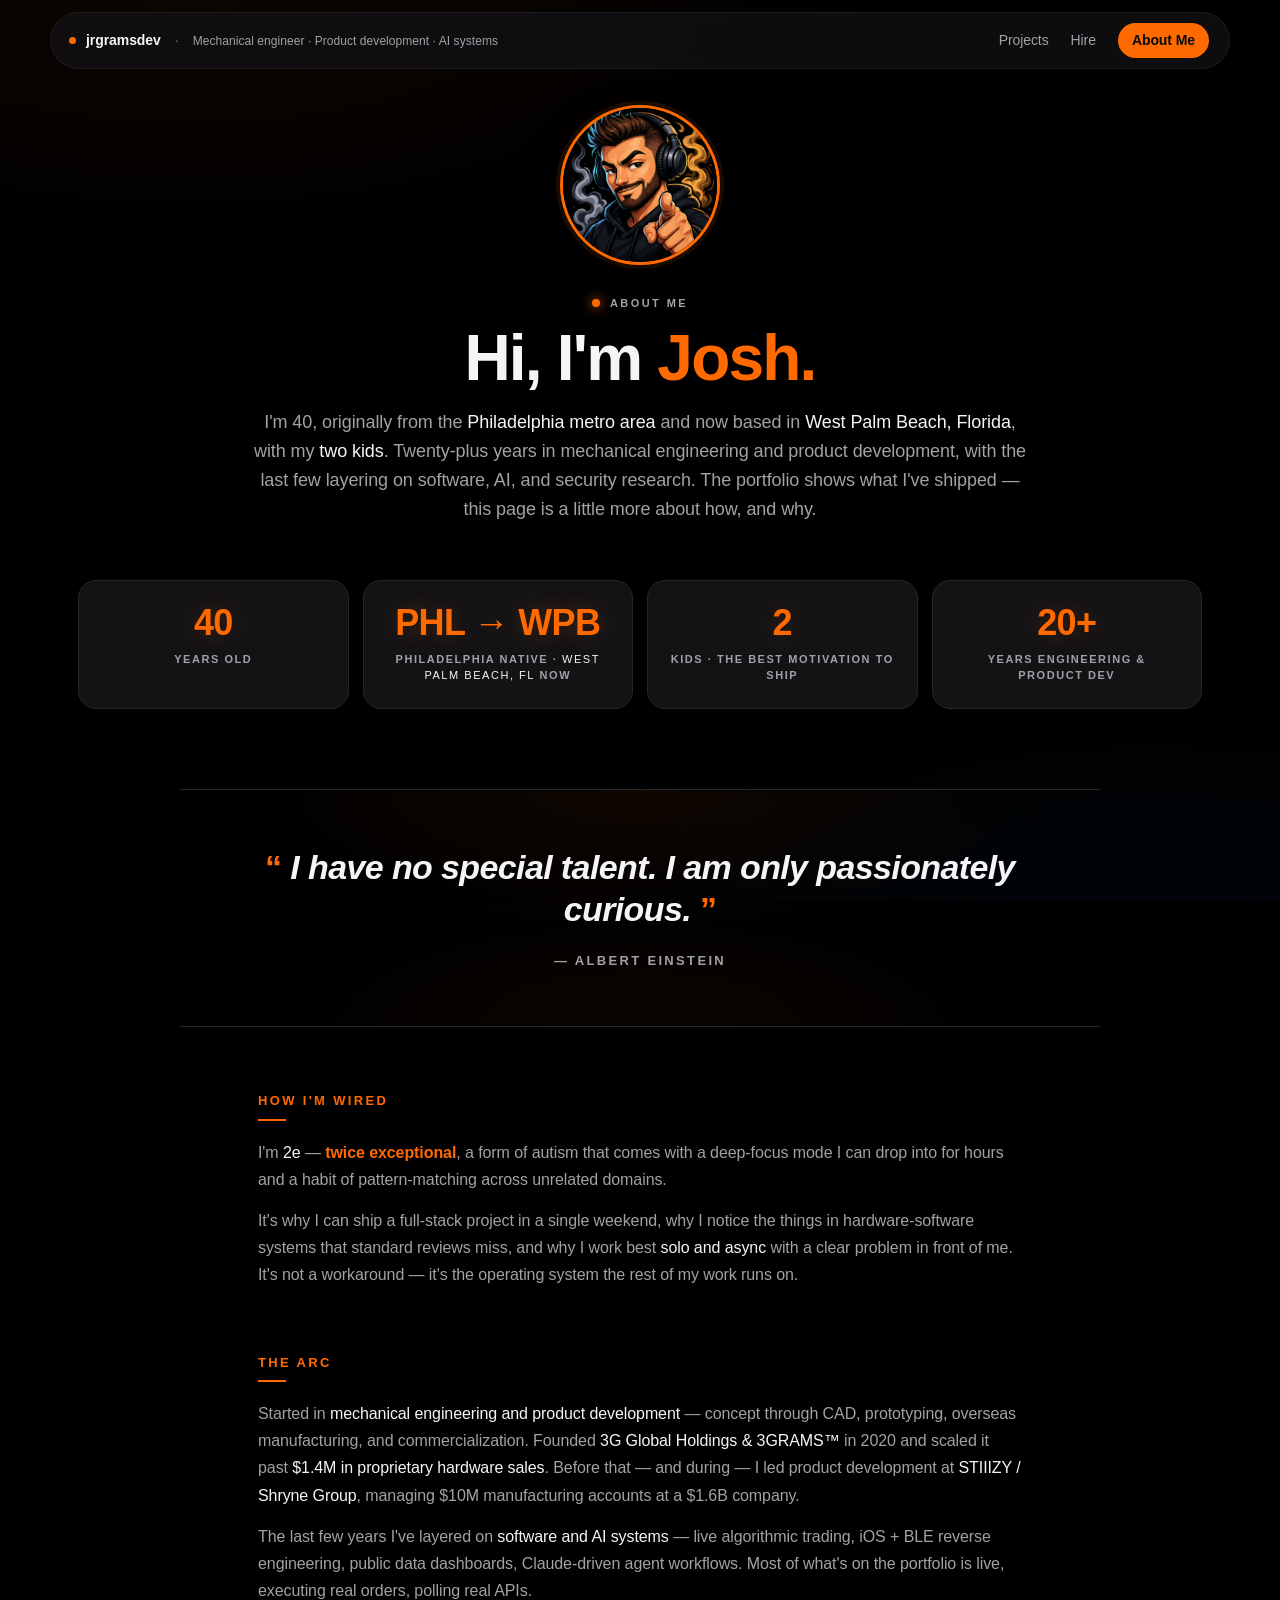
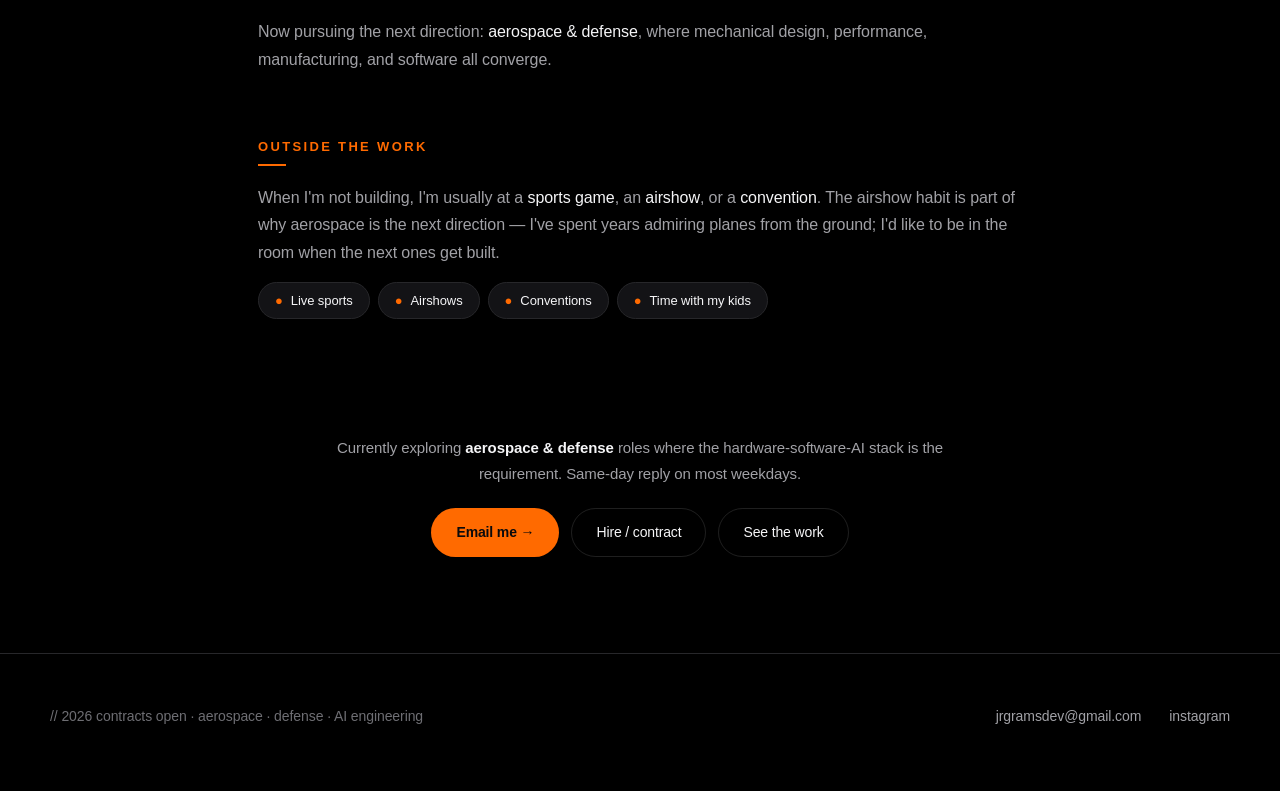
==== commit 50a40028: "About: swap profile portrait to cartoon avatar - Add assets/josh-avatar.jpg (800x800 cartoon, 139KB)" ====
--- a/about.html
+++ b/about.html
@@ -5,7 +5,7 @@
   <meta name="viewport" content="width=device-width,initial-scale=1" />
   <title>About Me · Joshua Grams</title>
   <meta name="description" content="Joshua Grams — 40, mechanical engineer and product developer based in West Palm Beach. 20+ years building hardware, the last few layering on software and AI." />
-  <link rel="stylesheet" href="style.css?v=12" />
+  <link rel="stylesheet" href="style.css?v=13" />
   <meta property="og:title" content="About Me · Joshua Grams" />
   <meta property="og:description" content="40, mechanical engineer and product developer based in West Palm Beach. 20+ years building hardware, the last few layering on software and AI." />
   <meta property="og:type" content="profile" />
@@ -34,7 +34,7 @@
 
   <header class="about-hero">
     <div class="about-portrait">
-      <img src="assets/josh-headshot.jpg" alt="Joshua Grams" />
+      <img src="assets/josh-avatar.jpg" alt="Joshua Grams cartoon avatar" />
     </div>
     <div class="about-kicker"><span class="dot"></span>About me</div>
     <h1>Hi, I'm <em>Josh.</em></h1>
--- a/style.css
+++ b/style.css
@@ -220,7 +220,7 @@
 .about-portrait img {
   width: 100%; height: 100%;
   object-fit: cover;
-  object-position: center 25%;
+  object-position: center;
   display: block;
 }
 @media (max-width: 600px) {
